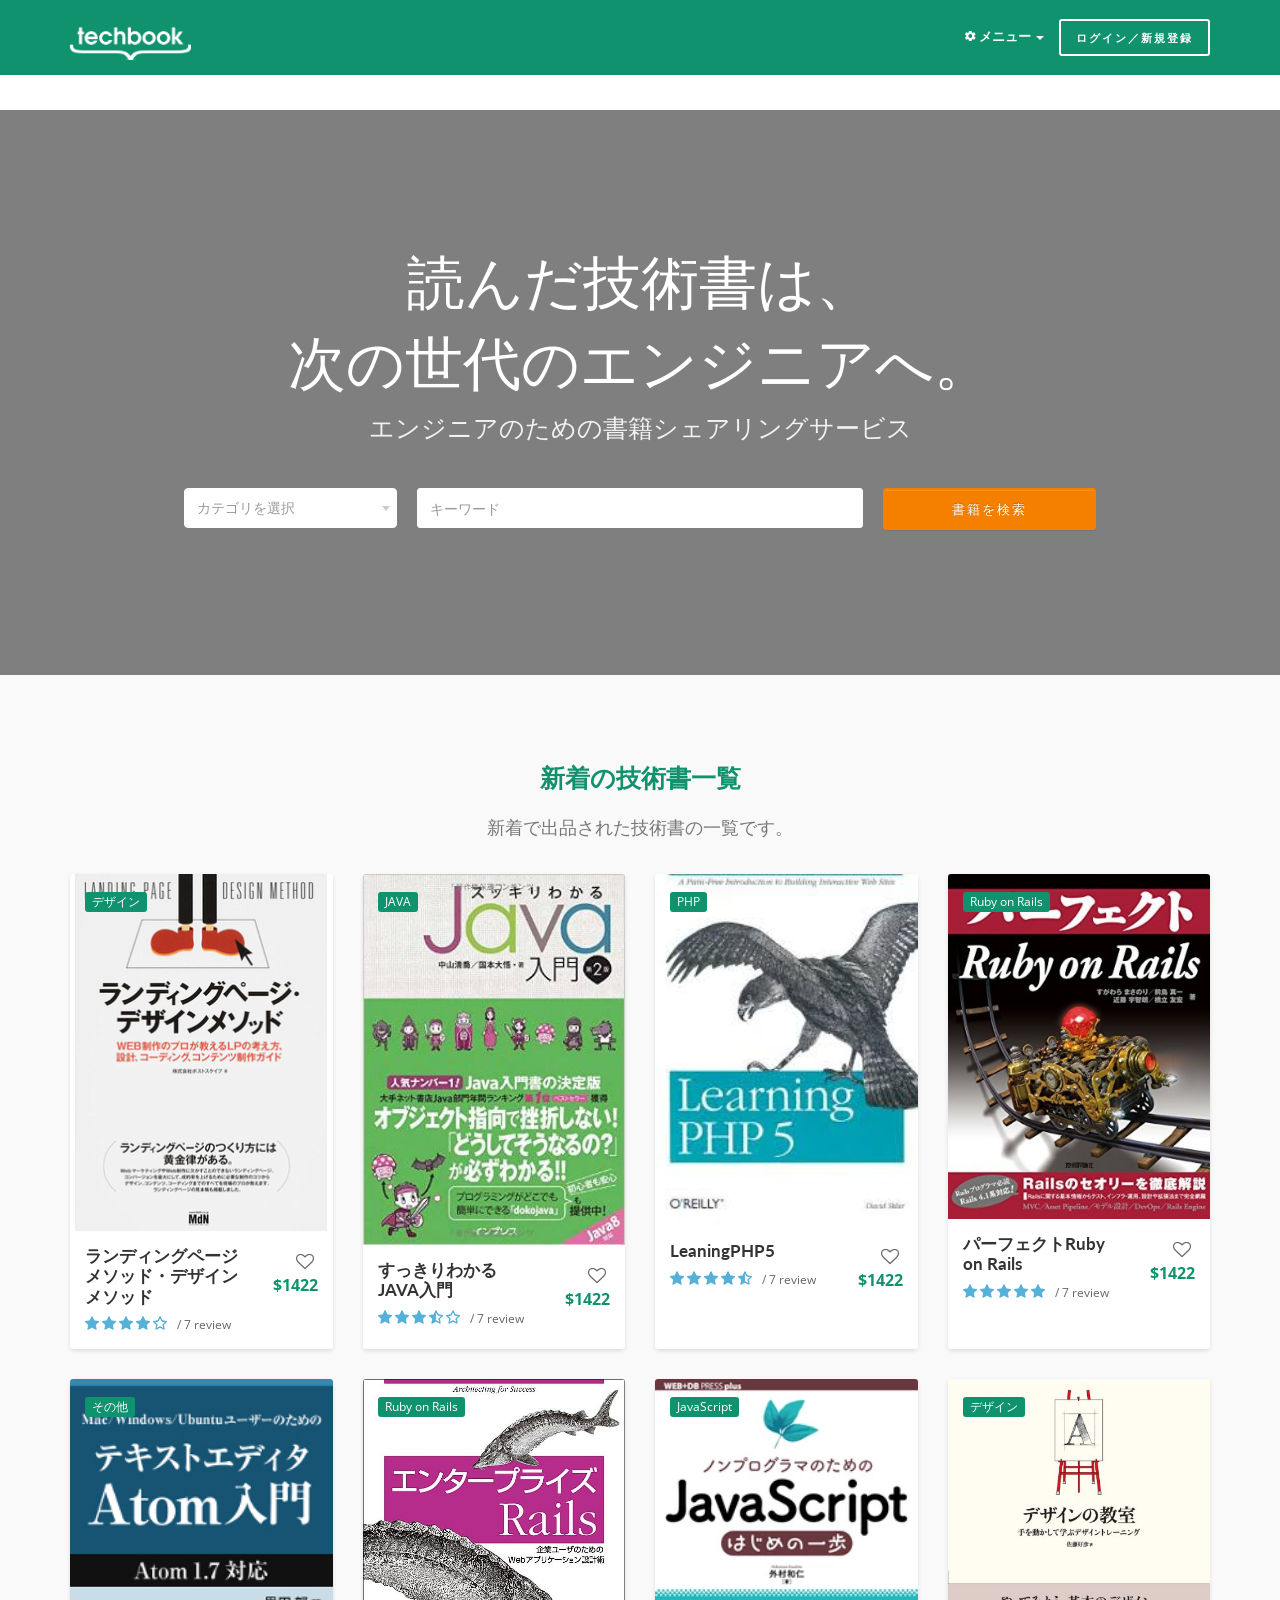
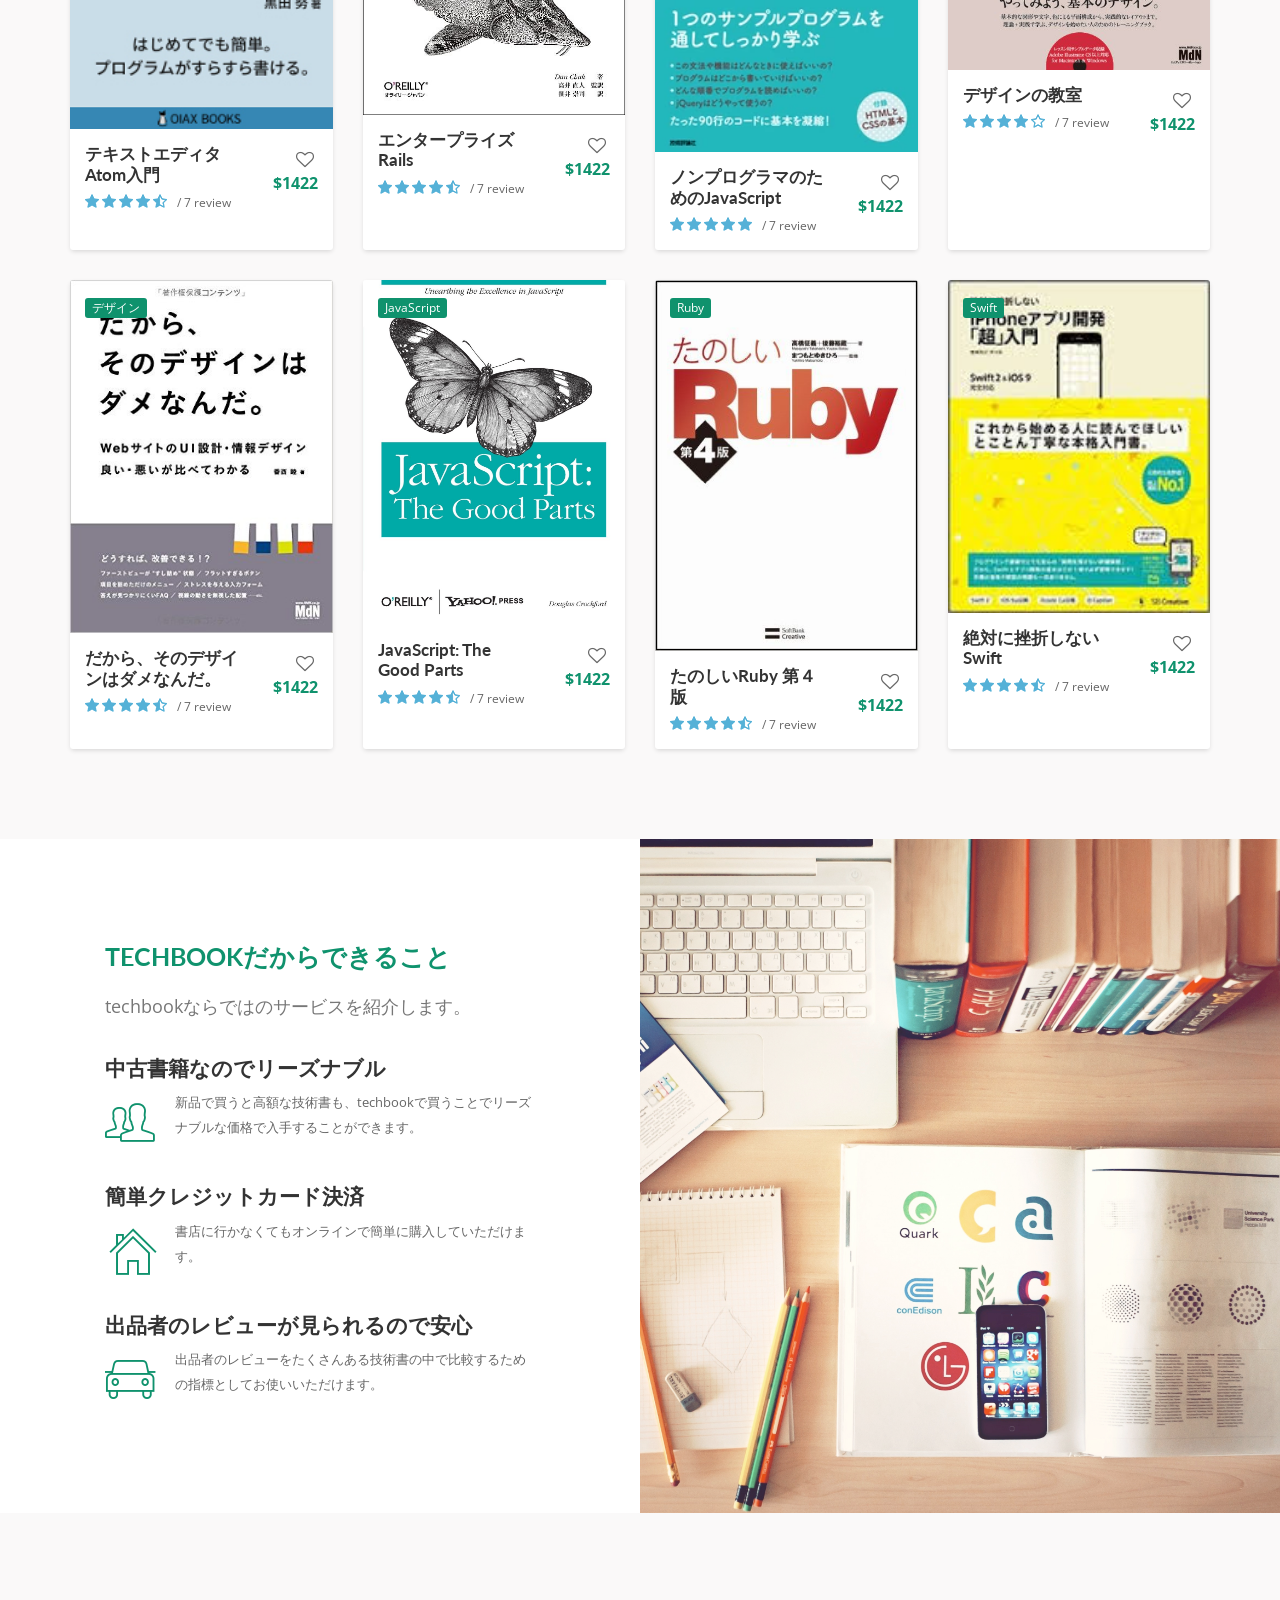
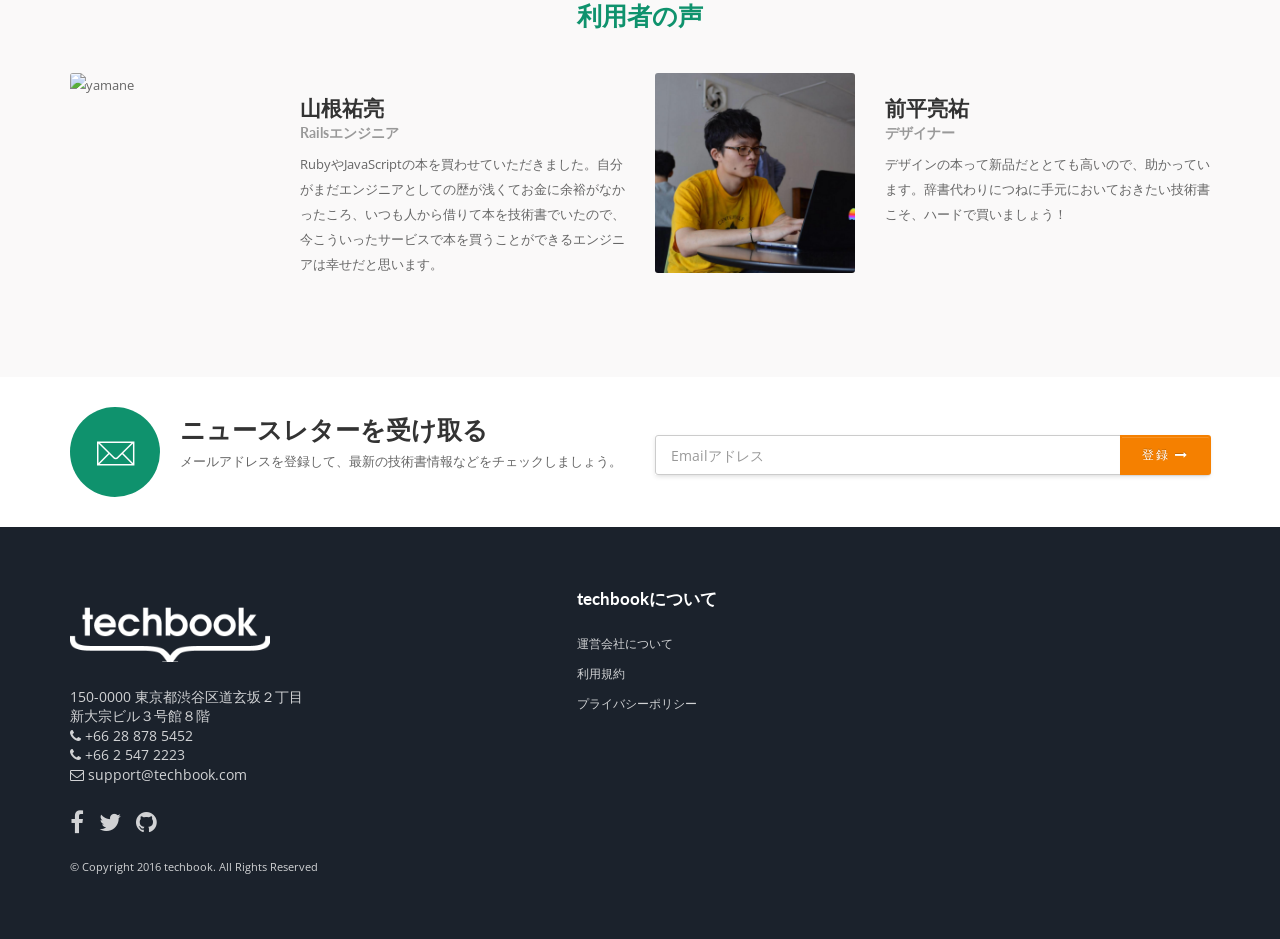
==== index.html @ c74e6a4a "fix spacings" ====
<!doctype html>
<html lang="en">

<head>

  <meta charset="utf-8">
  <meta http-equiv="X-UA-Compatible" content="IE=edge">
  <meta name="viewport" content="width=device-width, initial-scale=1">
  <title>techbook</title>
  <meta name="description" content="エンジニアのための書籍シェアリングサービス" />
  <meta name="keywords" content="Ruby, Ruby on Rails, JavaScript, PHP, JAVA, デザイン, 技術書, プログラミング, 書籍" />
  <meta name="author" content="crenoveative">
  <meta name="viewport" content="width=device-width, initial-scale=1, maximum-scale=1">
  <link href="css/compiled.css" rel="stylesheet">
  <link href="https://fonts.googleapis.com/icon?family=Material+Icons" rel="stylesheet">
  <link href='https://fonts.googleapis.com/css?family=Lato:400,400italic,700,700italic,300italic,300' rel='stylesheet' type='text/css'>
  <link href='https://fonts.googleapis.com/css?family=Open+Sans:400,400italic,300italic,300,600,600italic,700,700italic' rel='stylesheet' type='text/css'>
</head>
<body>
  <div id="introLoader" class="introLoading"></div>
  <!-- BEGIN # MODAL LOGIN -->
  <div class="modal fade modal-login modal-border-transparent" id="loginModal" tabindex="-1" role="dialog" aria-hidden="true">
    <div class="modal-dialog">
      <div class="modal-content">
        <button type="button" class="btn btn-close close" data-dismiss="modal" aria-label="Close">
          <span class="glyphicon glyphicon-remove" aria-hidden="true"></span>
        </button>
        <div class="clear"></div>
        <!-- Begin # DIV Form -->
        <div id="modal-login-form-wrapper">
          <!-- Begin # Login Form -->
          <form id="login-form">
            <div class="modal-body pb-5">
              <h4 class="text-center heading mt-10 mb-20">ログイン</h4>
              <button class="btn btn-facebook btn-block">Facebookでログイン</button>
              <div class="modal-seperator">
                <span>or</span>
              </div>
              <div class="form-group">
                <input id="login_username" class="form-control" placeholder="ユーザーネーム" type="text">
              </div>
              <div class="form-group">
                <input id="login_password" class="form-control" placeholder="パスワード" type="password">
              </div>
              <div class="form-group">
                <div class="row gap-5">
                  <div class="col-xs-6 col-sm-6 col-md-6">
                    <div class="checkbox-block fa-checkbox">
                      <input id="remember_me_checkbox" name="remember_me_checkbox" class="checkbox" value="First Choice" type="checkbox"> 
                      <label class="" for="remember_me_checkbox">ログイン情報を記憶する</label>
                    </div>
                  </div>
                  <div class="col-xs-6 col-sm-6 col-md-6 text-right">
                    <button id="login_lost_btn" type="button" class="btn btn-link">パスワードをお忘れですか?</button>
                  </div>
                </div>
              </div>
            </div>
            <div class="modal-footer">
              <div class="row gap-10">
                <div class="col-xs-6 col-sm-6 mb-10">
                  <button type="submit" class="btn btn-primary btn-block">ログイン</button>
                </div>
                <div class="col-xs-6 col-sm-6 mb-10">
                  <button type="submit" class="btn btn-primary btn-block btn-inverse" data-dismiss="modal" aria-label="Close">戻る</button>
                </div>
              </div>
              <div class="text-left">
                まだアカウントをお持ちでない場合は
                <button id="login_register_btn" type="button" class="btn btn-link">こちら</button>
              </div>
            </div>
          </form>
          <!-- End # Login Form -->
          <!-- Begin | Lost Password Form -->
          <form id="lost-form" style="display:none;">
            <div class="modal-body pb-5">
              <h3 class="text-center heading mt-10 mb-20">パスワードの再設定</h3>
              <div class="form-group mb-10">
                <input id="lost_email" class="form-control" type="text" placeholder="登録したアドレスを入力">
              </div>
              <div class="text-center">
                <button id="lost_login_btn" type="button" class="btn btn-link">ログイン</button> / 
                <button id="lost_register_btn" type="button" class="btn btn-link">新規登録</button>
              </div>
            </div>
            <div class="modal-footer mt-10">
              <div class="row gap-10">
                <div class="col-xs-6 col-sm-6">
                  <button type="submit" class="btn btn-primary btn-block">メールを送信</button>
                </div>
                <div class="col-xs-6 col-sm-6">
                  <button type="submit" class="btn btn-primary btn-inverse btn-block" data-dismiss="modal" aria-label="Close">戻る</button>
                </div>
              </div>
            </div>
          </form>
          <!-- End | Lost Password Form -->
          <!-- Begin | Register Form -->
          <form id="register-form" style="display:none;">
            <div class="modal-body pb-5">
              <h3 class="text-center heading mt-10 mb-20">新規登録</h3>
              <button class="btn btn-facebook btn-block">Facebookで登録</button>
              <div class="modal-seperator">
                <span>or</span>
              </div>
              <div class="form-group">
                <input id="register_username" class="form-control" type="text" placeholder="ユーザーネーム">
              </div>
              <div class="form-group">
                <input id="register_email" class="form-control" type="email" placeholder="Emailアドレス">
              </div>
              <div class="form-group">
                <input id="register_password" class="form-control" type="password" placeholder="パスワード">
              </div>
              <div class="form-group">
                <input id="register_password_confirm" class="form-control" type="password" placeholder="パスワードを再入力">
              </div>

            </div>
            <div class="modal-footer mt-10">
              <div class="row gap-10">
                <div class="col-xs-6 col-sm-6 mb-10">
                  <button type="submit" class="btn btn-primary btn-block">登録</button>
                </div>
                <div class="col-xs-6 col-sm-6 mb-10">
                  <button type="submit" class="btn btn-primary btn-inverse btn-block" data-dismiss="modal" aria-label="Close">戻る</button>
                </div>
              </div>
              <div class="text-left">
                  すでにアカウントをお持ちの場合は<button id="register_login_btn" type="button" class="btn btn-link">こちら</button>
              </div>
            </div>
          </form>
          <!-- End | Register Form -->
        </div>
        <!-- End # DIV Form -->
      </div>
    </div>
  </div>
  <!-- END # MODAL LOGIN -->
  <!-- start Container Wrapper -->
  <div class="container-wrapper">
    <!-- start Header -->
    <header id="header">
      <!-- start Navbar (Header) -->
      <nav class="navbar navbar-primary navbar-fixed-top navbar-sticky-function">
        <div class="navbar-top">
          <div class="container">
            <div class="flex-row flex-align-middle">
              <div class="flex-shrink flex-columns">
                <a class="navbar-logo" href="index.html">
                  <img src="images/techbook_logo.png" alt="Logo" />
                </a>
              </div>
              <div class="flex-columns">
                <div class="pull-right">
                  <div class="navbar-mini">
                    <ul class="clearfix">
                      <li class="dropdown bt-dropdown-click hidden-xs">
                        <a id="currncy-dropdown" class="dropdown-toggle" data-toggle="dropdown" role="button" aria-haspopup="true" aria-expanded="false">
                          <i class="ion-android-settings hidden-xss"></i> メニュー
                          <span class="caret"></span>
                        </a>
                        <ul class="dropdown-menu" aria-labelledby="language-dropdown">
                          <li><a href="#">マイページ</a></li>
                          <li><a href="#">ログアウト</a></li>
                        </ul>
                      </li>
                      <li class="user-action">
                        <a data-toggle="modal" href="#loginModal" class="btn">ログイン／新規登録</a>
                      </li>
                    </ul>
                  </div>
                </div>
              </div>
            </div>
          </div>
        </div>
        <div id="slicknav-mobile"></div>
      </nav>
      <!-- end Navbar (Header) -->
    </header>
    <div class="clear"></div>
    <!-- start Main Wrapper -->
    <div class="main-wrapper">
      <!-- start hero-header with windows height -->
      <div class="hero" style="background-image:url('images/bookstore.jpg');">
        <div class="container">
          <div class="row">
            <div class="col-sm-10 col-sm-offset-1 col-md-8 col-md-offset-2">
              <h1 class="hero-title">読んだ技術書は、<br>次の世代のエンジニアへ。</h1>
              <p class="lead">エンジニアのための書籍シェアリングサービス</p>
            </div>
          </div>
          <div class="main-search-wrapper full-width">
            <div class="inner">
              <div class="column-item">
                <div class="form-group">
                  <select name="destination" class="select2-multi form-control" data-placeholder="カテゴリを選択">
                    <option value="">カテゴリを選択</option>
                    <option value="0">HTML CSS</option>
                    <option value="ruby">Ruby</option>
                    <option value="javascript">JavaScript</option>
                    <option value="rails">Ruby on Rails</option>
                    <option value="php">PHP</option>
                    <option value="java">Java</option>
                    <option value="php">PHP</option>
                  </select>
                </div>
              </div>
              <div class="column-item" id="long-column-item">
                <div class="form-group">
                  <input name="month" class="form-control" placeholder="キーワード">
                  </input>
                </div>
              </div>
              <div class="column-item for-btn">
                <div class="form-group">
                  <a href="#" class="btn btn-primary btn-block">書籍を検索</a>
                </div>
              </div>
            </div>
          </div>
        </div>
      </div>
      <!-- end hero-header with windows height -->
<!--       <div class="post-hero bg-white">
        <div class="container">
          <div class="row">
            <div class="col-sm-4">
              <div class="featured-count clearfix">
                <div class="icon"><i class="pe-7s-bookmarks"></i></div>
                <div class="content">
                  <h6>蔵書は500冊以上</h6>
                  <span>現在取引されている本は500冊以上。</span>
                </div>
              </div>
            </div>
            <div class="col-sm-4">
              <div class="featured-count clearfix">
                <div class="icon"> <i class="pe-7s-user"></i></div>
                <div class="content">
                  <h6>安心のメッセージ機能</h6>
                  <span>出品しているユーザーに直接連絡</span>
                </div>
              </div>
            </div>
            <div class="col-sm-4">
              <div class="featured-count clearfix">
                <div class="icon"> <i class="pe-7s-smile"></i></div>
                <div class="content">
                  <h6>過去に3000冊</h6>
                  <span>累計3000冊以上がtechbookで取引されています。</span>
                </div>
              </div>
            </div>
          </div>
        </div>
      </div> -->
      <!-- <section>
        <div class="container">
          <div class="row">
            <div class="col-sm-8 col-md-6 col-sm-offset-2 col-md-offset-3">
              <div class="section-title">
                <h3>豊富なカテゴリーから本を選択</h3>
              </div>
            </div>
          </div>
          <div class="grid destination-grid-wrapper">
            <div class="grid-item" data-colspan="10" data-rowspan="10">
              <a href="result-grid.html" class="top-destination-image-bg" style="background-image:url('images/destination-grid/01.jpg');">
                <div class="relative">
                  <h4>Turkey</h4>
                  <span>Starting from $322</span>
                </div>
              </a>
            </div>
            <div class="grid-item" data-colspan="10" data-rowspan="4">
              <a href="result-grid.html" class="top-destination-image-bg" style="background-image:url('images/destination-grid/02.jpg');">
                <div class="relative">
                  <h4>Croatia</h4>
                  <span>Starting from $322</span>
                </div>
              </a>
            </div>
            <div class="grid-item" data-colspan="5" data-rowspan="6">
              <a href="result-grid.html" class="top-destination-image-bg" style="background-image:url('images/destination-grid/03.jpg');">
                <div class="relative">
                  <h4>USA</h4>
                  <span>Starting from $322</span>
                </div>
              </a>
            </div>
            <div class="grid-item" data-colspan="5" data-rowspan="6">
              <a href="result-grid.html" class="top-destination-image-bg" style="background-image:url('images/destination-grid/04.jpg');">
                <div class="relative">
                  <h4>Emirates</h4>
                  <span>Starting from $322</span>
                </div>
              </a>
            </div>
          </div>
        </div>
      </section> -->
      <section class="bg-light new-books">
        <div class="container">
          <div class="row">
            <div class="col-sm-8 col-md-6 col-sm-offset-2 col-md-offset-3">
              <div class="section-title">
                <h3>新着の技術書一覧</h3>
                <p>新着で出品された技術書の一覧です。</p>
              </div>
            </div>
          </div>
          <div class="GridLex-gap-30-wrappper package-grid-item-wrapper">
            <div class="GridLex-grid-noGutter-equalHeight">
              <div class="GridLex-col-3_sm-4_xs-12 mb-30">
                <div class="package-grid-item">
                  <a href="detail-page.html">
                    <div class="image">
                      <img src="images/books/book1.png" alt="Tour Package" />
                      <div class="absolute-in-image">
                        <div class="duration"><span>デザイン</span></div>
                      </div>
                    </div>
                    <div class="content clearfix">
                      <h5>ランディングページメソッド・デザインメソッド</h5>
                      <div class="rating-wrapper">
                        <div class="raty-wrapper">
                          <div class="star-rating-read-only" data-rating-score="4.0"></div> <span> / 7 review</span>
                        </div>
                      </div>
                      <div class="absolute-in-content">
                        <span class="btn"><i class="fa fa-heart-o"></i></span>
                        <div class="price">$1422</div>
                      </div>
                    </div>
                  </a>
                </div>
              </div>
              <div class="GridLex-col-3_sm-4_xs-12 mb-30">
                <div class="package-grid-item">
                  <a href="detail-page.html">
                    <div class="image">
                      <img src="images/books/book2.png" alt="Tour Package" />
                      <div class="absolute-in-image">
                        <div class="duration"><span>JAVA</span></div>
                      </div>
                    </div>
                    <div class="content clearfix">
                      <h5>すっきりわかるJAVA入門</h5>
                      <div class="rating-wrapper">
                        <div class="raty-wrapper">
                          <div class="star-rating-read-only" data-rating-score="3.5"></div> <span> / 7 review</span>
                        </div>
                      </div>
                      <div class="absolute-in-content">
                        <span class="btn"><i class="fa fa-heart-o"></i></span>
                        <div class="price">$1422</div>
                      </div>
                    </div>
                  </a>
                </div>
              </div>
              <div class="GridLex-col-3_sm-4_xs-12 mb-30">
                <div class="package-grid-item">
                  <a href="detail-page.html">
                    <div class="image">
                      <img src="images/books/book3.jpeg" alt="Tour Package" />
                      <div class="absolute-in-image">
                        <div class="duration"><span>PHP</span></div>
                      </div>
                    </div>
                    <div class="content clearfix">
                      <h5>LeaningPHP5</h5>
                      <div class="rating-wrapper">
                        <div class="raty-wrapper">
                          <div class="star-rating-read-only" data-rating-score="4.5"></div> <span> / 7 review</span>
                        </div>
                      </div>
                      <div class="absolute-in-content">
                        <span class="btn"><i class="fa fa-heart-o"></i></span>
                        <div class="price">$1422</div>
                      </div>
                    </div>
                  </a>
                </div>
              </div>
              <div class="GridLex-col-3_sm-4_xs-12 mb-30">
                <div class="package-grid-item">
                  <a href="detail-page.html">
                    <div class="image">
                      <img src="images/books/book4.png" alt="Tour Package" />
                      <div class="absolute-in-image">
                        <div class="duration"><span>Ruby on Rails</span></div>
                      </div>
                    </div>
                    <div class="content clearfix">
                      <h5>パーフェクトRuby on Rails</h5>
                      <div class="rating-wrapper">
                        <div class="raty-wrapper">
                          <div class="star-rating-read-only" data-rating-score="5.0"></div> <span> / 7 review</span>
                        </div>
                      </div>
                      <div class="absolute-in-content">
                        <span class="btn"><i class="fa fa-heart-o"></i></span>
                        <div class="price">$1422</div>
                      </div>
                    </div>
                  </a>
                </div>
              </div>
              <div class="GridLex-col-3_sm-4_xs-12 mb-30">
                <div class="package-grid-item">
                  <a href="detail-page.html">
                    <div class="image">
                      <img src="images/books/book5.jpg" alt="Tour Package" />
                      <div class="absolute-in-image">
                        <div class="duration"><span>その他</span></div>
                      </div>
                    </div>
                    <div class="content clearfix">
                      <h5>テキストエディタAtom入門</h5>
                      <div class="rating-wrapper">
                        <div class="raty-wrapper">
                          <div class="star-rating-read-only" data-rating-score="4.5"></div> <span> / 7 review</span>
                        </div>
                      </div>
                      <div class="absolute-in-content">
                        <span class="btn"><i class="fa fa-heart-o"></i></span>
                        <div class="price">$1422</div>
                      </div>
                    </div>
                  </a>
                </div>
              </div>
              <div class="GridLex-col-3_sm-4_xs-12 mb-30">
                <div class="package-grid-item">
                  <a href="detail-page.html">
                    <div class="image">
                      <img src="images/books/book6.jpeg" alt="Tour Package" />
                      <div class="absolute-in-image">
                        <div class="duration"><span>Ruby on Rails</span></div>
                      </div>
                    </div>
                    <div class="content clearfix">
                      <h5>エンタープライズRails</h5>
                      <div class="rating-wrapper">
                        <div class="raty-wrapper">
                          <div class="star-rating-read-only" data-rating-score="4.5"></div> <span> / 7 review</span>
                        </div>
                      </div>
                      <div class="absolute-in-content">
                        <span class="btn"><i class="fa fa-heart-o"></i></span>
                        <div class="price">$1422</div>
                      </div>
                    </div>
                  </a>
                </div>
              </div>
              <div class="GridLex-col-3_sm-4_xs-12 mb-30">
                <div class="package-grid-item">
                  <a href="detail-page.html">
                    <div class="image">
                      <img src="images/books/book7.jpg" alt="Tour Package" />
                      <div class="absolute-in-image">
                        <div class="duration"><span>JavaScript</span></div>
                      </div>
                    </div>
                    <div class="content clearfix">
                      <h5>ノンプログラマのためのJavaScript</h5>
                      <div class="rating-wrapper">
                        <div class="raty-wrapper">
                          <div class="star-rating-read-only" data-rating-score="5.0"></div> <span> / 7 review</span>
                        </div>
                      </div>
                      <div class="absolute-in-content">
                        <span class="btn"><i class="fa fa-heart-o"></i></span>
                        <div class="price">$1422</div>
                      </div>
                    </div>
                  </a>
                </div>
              </div>
              <div class="GridLex-col-3_sm-4_xs-12 mb-30">
                <div class="package-grid-item">
                  <a href="detail-page.html">
                    <div class="image">
                      <img src="images/books/book8.jpg" alt="Tour Package" />
                      <div class="absolute-in-image">
                        <div class="duration"><span>デザイン</span></div>
                      </div>
                    </div>
                    <div class="content clearfix">
                      <h5>デザインの教室</h5>
                      <div class="rating-wrapper">
                        <div class="raty-wrapper">
                          <div class="star-rating-read-only" data-rating-score="4.0"></div> <span> / 7 review</span>
                        </div>
                      </div>
                      <div class="absolute-in-content">
                        <span class="btn"><i class="fa fa-heart-o"></i></span>
                        <div class="price">$1422</div>
                      </div>
                    </div>
                  </a>
                </div>
              </div>
              <div class="GridLex-col-3_sm-4_xs-12 mb-30">
                <div class="package-grid-item">
                  <a href="detail-page.html">
                    <div class="image">
                      <img src="images/books/book9.jpg" alt="Tour Package" />
                      <div class="absolute-in-image">
                        <div class="duration"><span>デザイン</span></div>
                      </div>
                    </div>
                    <div class="content clearfix">
                      <h5>だから、そのデザインはダメなんだ。</h5>
                      <div class="rating-wrapper">
                        <div class="raty-wrapper">
                          <div class="star-rating-read-only" data-rating-score="4.5"></div> <span> / 7 review</span>
                        </div>
                      </div>
                      <div class="absolute-in-content">
                        <span class="btn"><i class="fa fa-heart-o"></i></span>
                        <div class="price">$1422</div>
                      </div>
                    </div>
                  </a>
                </div>
              </div>
              <div class="GridLex-col-3_sm-4_xs-12 mb-30">
                <div class="package-grid-item">
                  <a href="detail-page.html">
                    <div class="image">
                      <img src="images/books/book10.jpg" alt="Tour Package" />
                      <div class="absolute-in-image">
                        <div class="duration"><span>JavaScript</span></div>
                      </div>
                    </div>
                    <div class="content clearfix">
                      <h5>JavaScript: The Good Parts</h5>
                      <div class="rating-wrapper">
                        <div class="raty-wrapper">
                          <div class="star-rating-read-only" data-rating-score="4.5"></div> <span> / 7 review</span>
                        </div>
                      </div>
                      <div class="absolute-in-content">
                        <span class="btn"><i class="fa fa-heart-o"></i></span>
                        <div class="price">$1422</div>
                      </div>
                    </div>
                  </a>
                </div>
              </div>
              <div class="GridLex-col-3_sm-4_xs-12 mb-30">
                <div class="package-grid-item">
                  <a href="detail-page.html">
                    <div class="image">
                      <img src="images/books/book11.jpeg" alt="Tour Package" />
                      <div class="absolute-in-image">
                        <div class="duration"><span>Ruby</span></div>
                      </div>
                    </div>
                    <div class="content clearfix">
                      <h5>たのしいRuby 第４版</h5>
                      <div class="rating-wrapper">
                        <div class="raty-wrapper">
                          <div class="star-rating-read-only" data-rating-score="4.5"></div> <span> / 7 review</span>
                        </div>
                      </div>
                      <div class="absolute-in-content">
                        <span class="btn"><i class="fa fa-heart-o"></i></span>
                        <div class="price">$1422</div>
                      </div>
                    </div>
                  </a>
                </div>
              </div>
              <div class="GridLex-col-3_sm-4_xs-12 mb-30">
                <div class="package-grid-item">
                  <a href="detail-page.html">
                    <div class="image">
                      <img src="images/books/book12.jpeg" alt="Tour Package" />
                      <div class="absolute-in-image">
                        <div class="duration"><span>Swift</span></div>
                      </div>
                    </div>
                    <div class="content clearfix">
                      <h5>絶対に挫折しないSwift</h5>
                      <div class="rating-wrapper">
                        <div class="raty-wrapper">
                          <div class="star-rating-read-only" data-rating-score="4.5"></div> <span> / 7 review</span>
                        </div>
                      </div>
                      <div class="absolute-in-content">
                        <span class="btn"><i class="fa fa-heart-o"></i></span>
                        <div class="price">$1422</div>
                      </div>
                    </div>
                  </a>
                </div>
              </div>
            </div>
          </div>
        </div>
      </section>
      <section class="overflow-hidden why-us-half-image-wrapper">
        <div class="GridLex-grid-noGutter-equalHeight">
          <div class="GridLex-col-6_sm-12">
            <div class="why-us-half-image-content">
              <div class="section-title text-left">
                <h3>techbookだからできること</h3>
                <p>techbookならではのサービスを紹介します。</p>
              </div>
              <div class="featured-item">
                <h4>中古書籍なのでリーズナブル</h4>
                <div class="content clearfix">
                  <div class="icon">
                    <i class="pe-7s-users"></i>
                  </div>
                  <p>新品で買うと高額な技術書も、techbookで買うことでリーズナブルな価格で入手することができます。</p>
                </div>
              </div>
              <div class="featured-item">
                <h4>簡単クレジットカード決済</h4>
                <div class="content clearfix">
                  <div class="icon">
                    <i class="pe-7s-home"></i>
                  </div>
                  <p>書店に行かなくてもオンラインで簡単に購入していただけます。</p>
                </div>
              </div>
              <div class="featured-item">
                <h4>出品者のレビューが見られるので安心</h4>
                <div class="content clearfix">
                  <div class="icon">
                    <i class="pe-7s-car"></i>
                  </div>
                  <p>出品者のレビューをたくさんある技術書の中で比較するための指標としてお使いいただけます。</p>
                </div>
              </div>
            </div>
          </div>
          <div class="GridLex-col-6_sm-12 image-bg">
            <div class="image-bg" style="background-image:url('images/books_on_desk2.jpg');"></div>
          </div>
        </div>
      </section>
      <section class="bg-light">
        <div class="container">
          <div class="row">
            <div class="col-sm-8 col-md-6 col-sm-offset-2 col-md-offset-3">
              <div class="section-title">
                <h3>利用者の声</h3>
                <p></p>
              </div>
            </div>
          </div>
          <div class="testimonial-wrapper">
            <div class="row">
              <div class="col-xs-12 col-sm-12 col-md-6">
                <div class="testimonial-item clearfix">
                  <div class="image">
                    <img src="images/testimonial-01.png" alt="yamane" />
                  </div>
                  <div class="content">
                    <h4>山根祐亮</h4>
                    <h6>Railsエンジニア</h6>
                    <p>RubyやJavaScriptの本を買わせていただきました。自分がまだエンジニアとしての歴が浅くてお金に余裕がなかったころ、いつも人から借りて本を技術書でいたので、今こういったサービスで本を買うことができるエンジニアは幸せだと思います。</p>
                  </div>
                </div>
              </div>
              <div class="col-xs-12 col-sm-12 col-md-6">
                <div class="testimonial-item clearfix">
                  <div class="image">
                    <img src="images/testimonial-02.png" alt="maehira" />
                  </div>
                  <div class="content">
                    <h4>前平亮祐</h4>
                    <h6>デザイナー</h6>
                    <p>デザインの本って新品だととても高いので、助かっています。辞書代わりにつねに手元においておきたい技術書こそ、ハードで買いましょう！</p>
                  </div>
                </div>
              </div>
            </div>
          </div>
        </div>
      </section>
      <div class="newsletter-wrapper">
        <div class="container">
          <div class="flex-row flex-align-middle flex-gap-30">
            <div class="flex-column flex-sm-12">
              <div class="newsletter-text clearfix">
                <div class="icon">
                  <i class="pe-7s-mail"></i>
                </div>
                <div class="content">
                  <h3>ニュースレターを受け取る</h3>
                  <p>メールアドレスを登録して、最新の技術書情報などをチェックしましょう。</p>
                </div>
              </div>
            </div>
            <div class="flex-columns flex-sm-12">
              <div class="newsletter-form">
                <form class="">
                  <div class="input-group">
                    <input type="text" class="form-control" placeholder="Emailアドレス">
                    <span class="input-group-btn">
                      <button class="btn btn-primary" type="button">登録 <i class="fa fa-long-arrow-right"></i></button>
                    </span>
                  </div>
                </form>
              </div>
            </div>
          </div>
        </div>
      </div>
      <div class="overflow-hidden">
        <div class="instagram-wrapper">
          <div id="instagram" class="instagram"></div>
        </div>
      </div>
    </div>
    <!-- end Main Wrapper -->
    <footer class="footer">
      <div class="container">
        <div class="main-footer">
          <div class="row">
            <div class="col-xs-12 col-sm-5 col-md-3">
              <div class="footer-logo">
                <img src="images/techbook_logo.png" alt="Logo" />
              </div>
              <p class="footer-address">150-0000 東京都渋谷区道玄坂２丁目<br>新大宗ビル３号館８階<br/> <i class="fa fa-phone"></i> +66 28 878 5452 <br/> <i class="fa fa-phone"></i> +66 2 547 2223 <br/> <i class="fa fa-envelope-o"></i> <a href="#">support@techbook.com</a></p>
              <div class="footer-social">
                <a href="#" data-toggle="tooltip" data-placement="top" title="Facebook"><i class="fa fa-facebook"></i></a>
                <a href="#" data-toggle="tooltip" data-placement="top" title="Twitter"><i class="fa fa-twitter"></i></a>
                <a href="#" data-toggle="tooltip" data-placement="top" title="Github"><i class="fa fa-github"></i></a>
              </div>
              <p class="copy-right">&#169; Copyright 2016 techbook. All Rights Reserved</p>
            </div>
            <div class="col-xs-12 col-sm-7 col-md-9">
              <div class="row gap-10">
                <!-- <div class="col-xs-12 col-sm-4 col-md-3 col-md-offset-3 mt-30-xs"> -->
                <div class="col-xs-12 col-sm-4 col-md-3 mt-30-xs col-md-offset-3">
                  <h5 class="footer-title">techbookについて</h5>
                  <ul class="footer-menu">
                    <li><a href="#">運営会社について</a></li>
                    <li><a href="#">利用規約</a></li>
                    <li><a href="#">プライバシーポリシー</a></li>
                  </ul>
                </div>
                  <!-- <h5 class="footer-title">Customer service</h5>
                  <ul class="footer-menu">
                    <li><a href="static-page.html">Payment</a></li>
                    <li><a href="static-page.html">Feedback</a></li>
                    <li><a href="static-page.html">Contact us</a></li>
                    <li><a href="static-page.html">Travel advisories</a></li>
                    <li><a href="static-page.html">FAQ</a></li>
                    <li><a href="static-page.html">Site map</a></li>
                  </ul>
                </div>
                <div class="col-xs-12 col-sm-4 col-md-3 mt-30-xs">
                  <h5 class="footer-title">Others</h5>
                  <ul class="footer-menu">
                    <li><a href="static-page.html">Destinations</a></li>
                    <li><a href="static-page.html">Blog</a></li>
                    <li><a href="static-page.html">Pre Departure Planning</a></li>
                    <li><a href="static-page.html">Visas</a></li>
                    <li><a href="static-page.html">Insurance</a></li>
                    <li><a href="static-page.html">Travel Guide</a></li>
                  </ul>
                </div> -->
              </div>
            </div>
          </div>
        </div>
      </div>
    </footer>
  </div>  <!-- end Container Wrapper -->
  <!-- start Back To Top -->
  <div id="back-to-top">
     <a href="#"><i class="fa fa-angle-up"></i></a>
  </div>
  <script type="text/javascript" src="js/jquery-1.11.3.min.js"></script>
  <script type="text/javascript" src="js/jquery-migrate-1.2.1.min.js"></script>
  <script type="text/javascript" src="bootstrap/js/bootstrap.js"></script>
  <script type="text/javascript" src="js/jquery.waypoints.min.js"></script>
  <script type="text/javascript" src="js/jquery.easing.1.3.js"></script>
  <script type="text/javascript" src="js/SmoothScroll.min.js"></script>
  <script type="text/javascript" src="js/jquery.slicknav.min.js"></script>
  <script type="text/javascript" src="js/jquery.placeholder.min.js"></script>
  <script type="text/javascript" src="js/instagram.min.js"></script>
  <script type="text/javascript" src="js/spin.min.js"></script>
  <script type="text/javascript" src="js/jquery.introLoader.min.js"></script>
  <script type="text/javascript" src="js/select2.full.js"></script>
  <script type="text/javascript" src="js/jquery.responsivegrid.js"></script>
  <script type="text/javascript" src="js/ion.rangeSlider.min.js"></script>
  <script type="text/javascript" src="js/readmore.min.js"></script>
  <script type="text/javascript" src="js/slick.min.js"></script>
  <script type="text/javascript" src="js/validator.min.js"></script>
  <script type="text/javascript" src="js/jquery.raty.js"></script> 
  <script type="text/javascript" src="js/customs.js"></script>
</body>
</html>
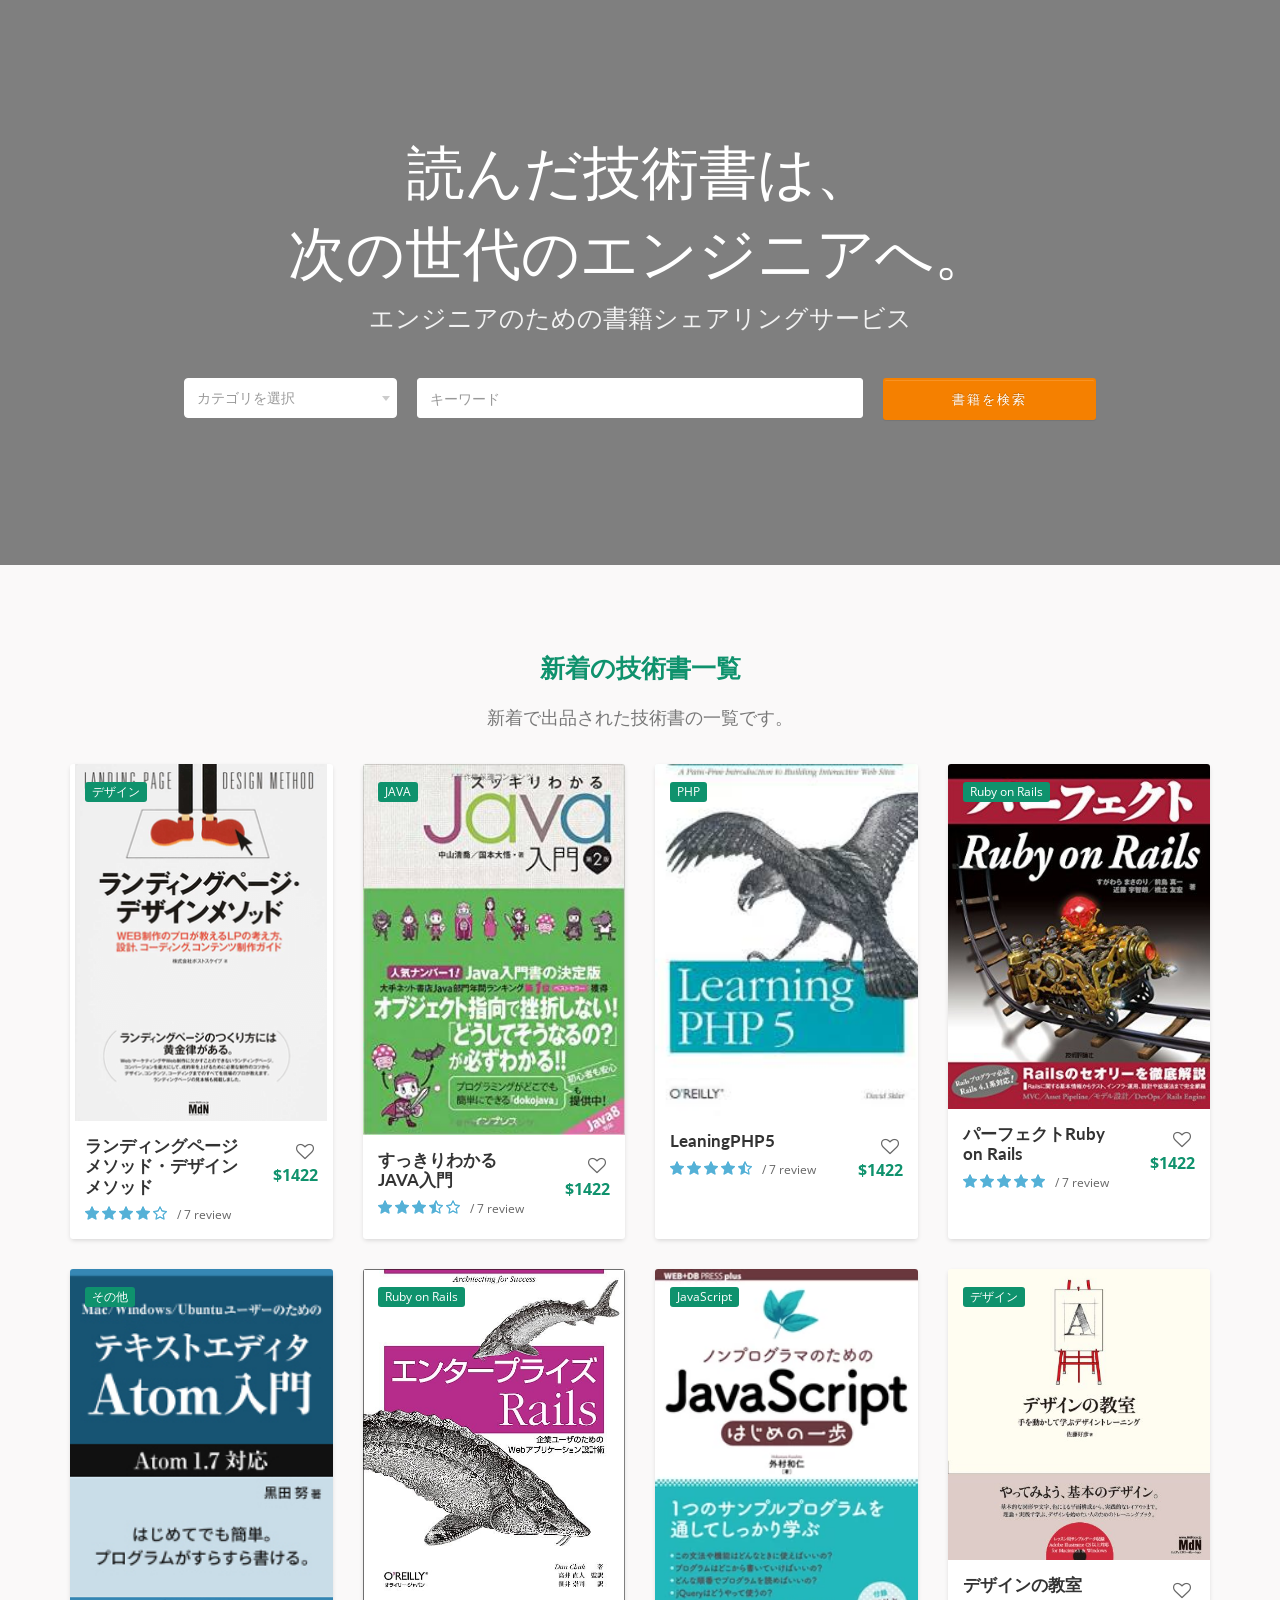
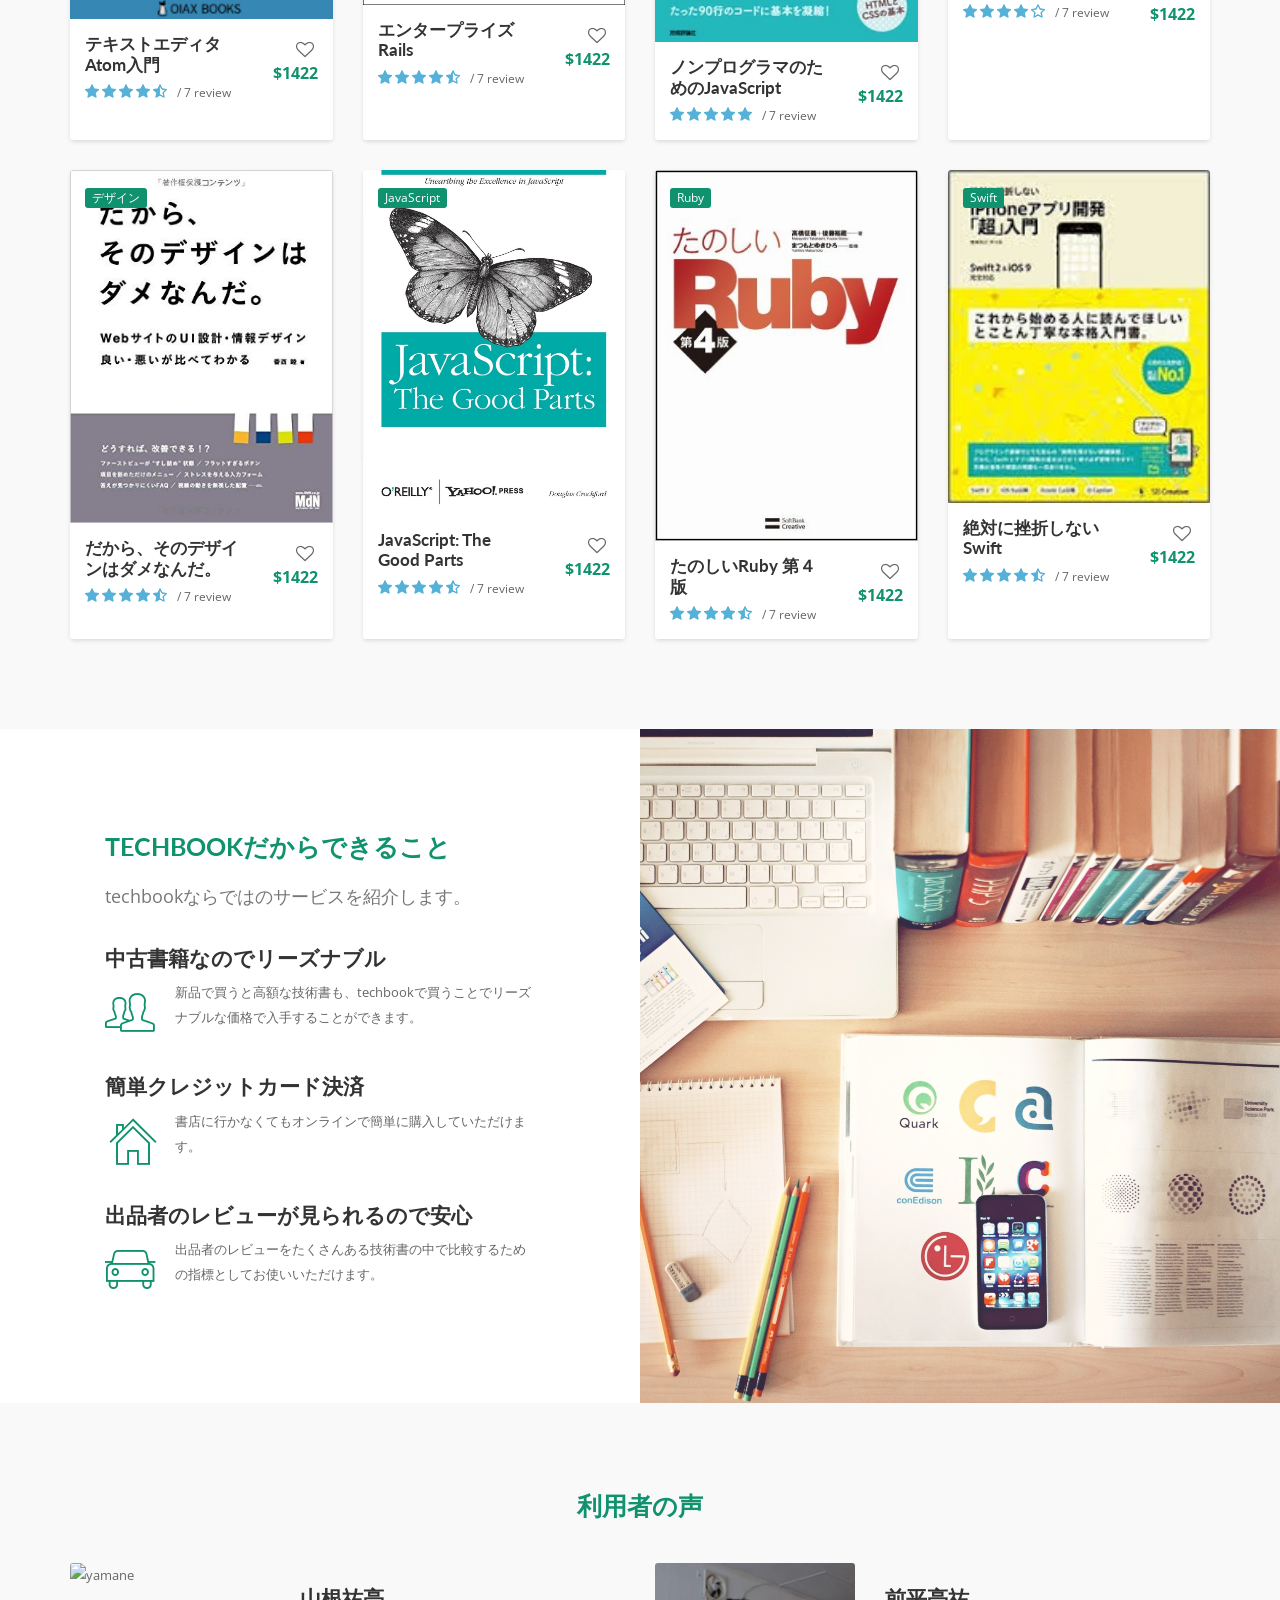
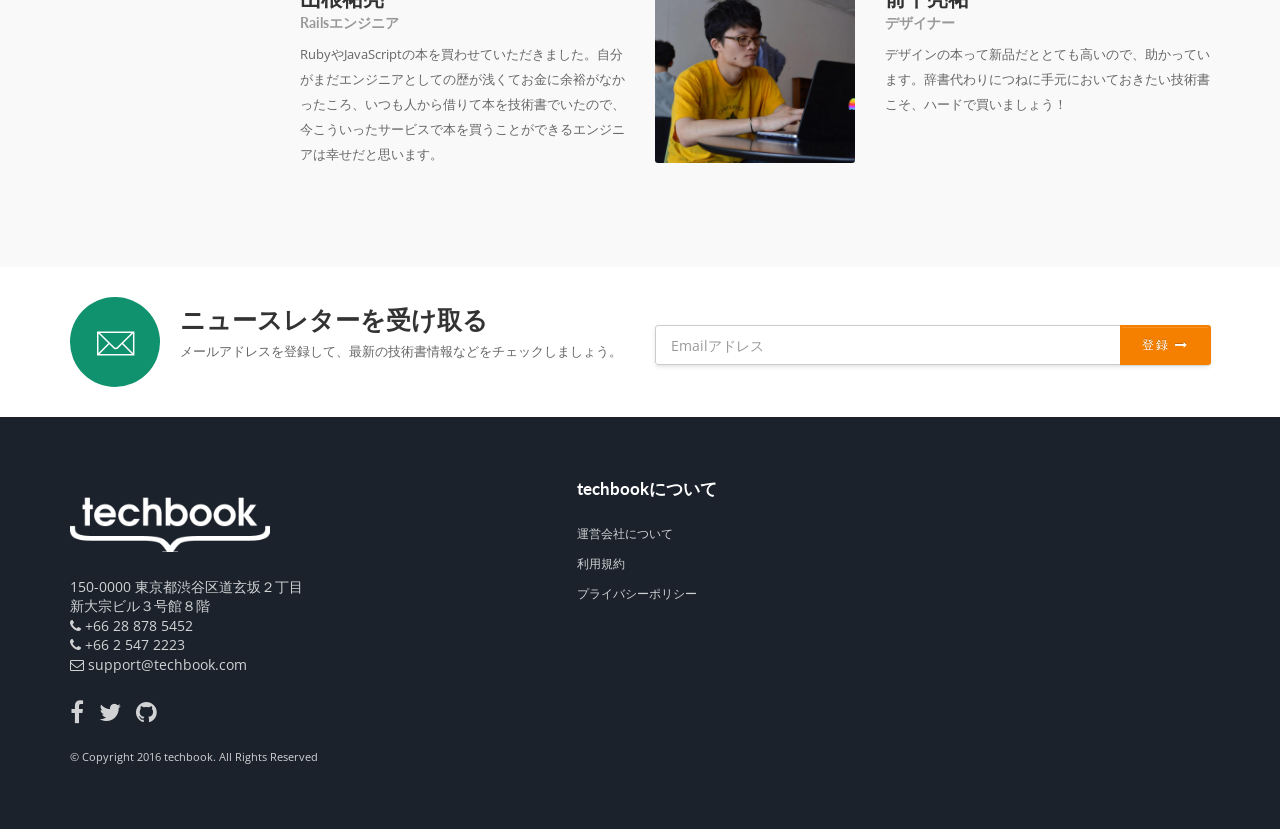
==== commit cb8e51cd: "delete header" ====
--- a/index.html
+++ b/index.html
@@ -17,170 +17,6 @@
   <link href='https://fonts.googleapis.com/css?family=Open+Sans:400,400italic,300italic,300,600,600italic,700,700italic' rel='stylesheet' type='text/css'>
 </head>
 <body>
-  <div id="introLoader" class="introLoading"></div>
-  <!-- BEGIN # MODAL LOGIN -->
-  <div class="modal fade modal-login modal-border-transparent" id="loginModal" tabindex="-1" role="dialog" aria-hidden="true">
-    <div class="modal-dialog">
-      <div class="modal-content">
-        <button type="button" class="btn btn-close close" data-dismiss="modal" aria-label="Close">
-          <span class="glyphicon glyphicon-remove" aria-hidden="true"></span>
-        </button>
-        <div class="clear"></div>
-        <!-- Begin # DIV Form -->
-        <div id="modal-login-form-wrapper">
-          <!-- Begin # Login Form -->
-          <form id="login-form">
-            <div class="modal-body pb-5">
-              <h4 class="text-center heading mt-10 mb-20">ログイン</h4>
-              <button class="btn btn-facebook btn-block">Facebookでログイン</button>
-              <div class="modal-seperator">
-                <span>or</span>
-              </div>
-              <div class="form-group">
-                <input id="login_username" class="form-control" placeholder="ユーザーネーム" type="text">
-              </div>
-              <div class="form-group">
-                <input id="login_password" class="form-control" placeholder="パスワード" type="password">
-              </div>
-              <div class="form-group">
-                <div class="row gap-5">
-                  <div class="col-xs-6 col-sm-6 col-md-6">
-                    <div class="checkbox-block fa-checkbox">
-                      <input id="remember_me_checkbox" name="remember_me_checkbox" class="checkbox" value="First Choice" type="checkbox"> 
-                      <label class="" for="remember_me_checkbox">ログイン情報を記憶する</label>
-                    </div>
-                  </div>
-                  <div class="col-xs-6 col-sm-6 col-md-6 text-right">
-                    <button id="login_lost_btn" type="button" class="btn btn-link">パスワードをお忘れですか?</button>
-                  </div>
-                </div>
-              </div>
-            </div>
-            <div class="modal-footer">
-              <div class="row gap-10">
-                <div class="col-xs-6 col-sm-6 mb-10">
-                  <button type="submit" class="btn btn-primary btn-block">ログイン</button>
-                </div>
-                <div class="col-xs-6 col-sm-6 mb-10">
-                  <button type="submit" class="btn btn-primary btn-block btn-inverse" data-dismiss="modal" aria-label="Close">戻る</button>
-                </div>
-              </div>
-              <div class="text-left">
-                まだアカウントをお持ちでない場合は
-                <button id="login_register_btn" type="button" class="btn btn-link">こちら</button>
-              </div>
-            </div>
-          </form>
-          <!-- End # Login Form -->
-          <!-- Begin | Lost Password Form -->
-          <form id="lost-form" style="display:none;">
-            <div class="modal-body pb-5">
-              <h3 class="text-center heading mt-10 mb-20">パスワードの再設定</h3>
-              <div class="form-group mb-10">
-                <input id="lost_email" class="form-control" type="text" placeholder="登録したアドレスを入力">
-              </div>
-              <div class="text-center">
-                <button id="lost_login_btn" type="button" class="btn btn-link">ログイン</button> / 
-                <button id="lost_register_btn" type="button" class="btn btn-link">新規登録</button>
-              </div>
-            </div>
-            <div class="modal-footer mt-10">
-              <div class="row gap-10">
-                <div class="col-xs-6 col-sm-6">
-                  <button type="submit" class="btn btn-primary btn-block">メールを送信</button>
-                </div>
-                <div class="col-xs-6 col-sm-6">
-                  <button type="submit" class="btn btn-primary btn-inverse btn-block" data-dismiss="modal" aria-label="Close">戻る</button>
-                </div>
-              </div>
-            </div>
-          </form>
-          <!-- End | Lost Password Form -->
-          <!-- Begin | Register Form -->
-          <form id="register-form" style="display:none;">
-            <div class="modal-body pb-5">
-              <h3 class="text-center heading mt-10 mb-20">新規登録</h3>
-              <button class="btn btn-facebook btn-block">Facebookで登録</button>
-              <div class="modal-seperator">
-                <span>or</span>
-              </div>
-              <div class="form-group">
-                <input id="register_username" class="form-control" type="text" placeholder="ユーザーネーム">
-              </div>
-              <div class="form-group">
-                <input id="register_email" class="form-control" type="email" placeholder="Emailアドレス">
-              </div>
-              <div class="form-group">
-                <input id="register_password" class="form-control" type="password" placeholder="パスワード">
-              </div>
-              <div class="form-group">
-                <input id="register_password_confirm" class="form-control" type="password" placeholder="パスワードを再入力">
-              </div>
-
-            </div>
-            <div class="modal-footer mt-10">
-              <div class="row gap-10">
-                <div class="col-xs-6 col-sm-6 mb-10">
-                  <button type="submit" class="btn btn-primary btn-block">登録</button>
-                </div>
-                <div class="col-xs-6 col-sm-6 mb-10">
-                  <button type="submit" class="btn btn-primary btn-inverse btn-block" data-dismiss="modal" aria-label="Close">戻る</button>
-                </div>
-              </div>
-              <div class="text-left">
-                  すでにアカウントをお持ちの場合は<button id="register_login_btn" type="button" class="btn btn-link">こちら</button>
-              </div>
-            </div>
-          </form>
-          <!-- End | Register Form -->
-        </div>
-        <!-- End # DIV Form -->
-      </div>
-    </div>
-  </div>
-  <!-- END # MODAL LOGIN -->
-  <!-- start Container Wrapper -->
-  <div class="container-wrapper">
-    <!-- start Header -->
-    <header id="header">
-      <!-- start Navbar (Header) -->
-      <nav class="navbar navbar-primary navbar-fixed-top navbar-sticky-function">
-        <div class="navbar-top">
-          <div class="container">
-            <div class="flex-row flex-align-middle">
-              <div class="flex-shrink flex-columns">
-                <a class="navbar-logo" href="index.html">
-                  <img src="images/techbook_logo.png" alt="Logo" />
-                </a>
-              </div>
-              <div class="flex-columns">
-                <div class="pull-right">
-                  <div class="navbar-mini">
-                    <ul class="clearfix">
-                      <li class="dropdown bt-dropdown-click hidden-xs">
-                        <a id="currncy-dropdown" class="dropdown-toggle" data-toggle="dropdown" role="button" aria-haspopup="true" aria-expanded="false">
-                          <i class="ion-android-settings hidden-xss"></i> メニュー
-                          <span class="caret"></span>
-                        </a>
-                        <ul class="dropdown-menu" aria-labelledby="language-dropdown">
-                          <li><a href="#">マイページ</a></li>
-                          <li><a href="#">ログアウト</a></li>
-                        </ul>
-                      </li>
-                      <li class="user-action">
-                        <a data-toggle="modal" href="#loginModal" class="btn">ログイン／新規登録</a>
-                      </li>
-                    </ul>
-                  </div>
-                </div>
-              </div>
-            </div>
-          </div>
-        </div>
-        <div id="slicknav-mobile"></div>
-      </nav>
-      <!-- end Navbar (Header) -->
-    </header>
     <div class="clear"></div>
     <!-- start Main Wrapper -->
     <div class="main-wrapper">
@@ -224,85 +60,6 @@
           </div>
         </div>
       </div>
-      <!-- end hero-header with windows height -->
-<!--       <div class="post-hero bg-white">
-        <div class="container">
-          <div class="row">
-            <div class="col-sm-4">
-              <div class="featured-count clearfix">
-                <div class="icon"><i class="pe-7s-bookmarks"></i></div>
-                <div class="content">
-                  <h6>蔵書は500冊以上</h6>
-                  <span>現在取引されている本は500冊以上。</span>
-                </div>
-              </div>
-            </div>
-            <div class="col-sm-4">
-              <div class="featured-count clearfix">
-                <div class="icon"> <i class="pe-7s-user"></i></div>
-                <div class="content">
-                  <h6>安心のメッセージ機能</h6>
-                  <span>出品しているユーザーに直接連絡</span>
-                </div>
-              </div>
-            </div>
-            <div class="col-sm-4">
-              <div class="featured-count clearfix">
-                <div class="icon"> <i class="pe-7s-smile"></i></div>
-                <div class="content">
-                  <h6>過去に3000冊</h6>
-                  <span>累計3000冊以上がtechbookで取引されています。</span>
-                </div>
-              </div>
-            </div>
-          </div>
-        </div>
-      </div> -->
-      <!-- <section>
-        <div class="container">
-          <div class="row">
-            <div class="col-sm-8 col-md-6 col-sm-offset-2 col-md-offset-3">
-              <div class="section-title">
-                <h3>豊富なカテゴリーから本を選択</h3>
-              </div>
-            </div>
-          </div>
-          <div class="grid destination-grid-wrapper">
-            <div class="grid-item" data-colspan="10" data-rowspan="10">
-              <a href="result-grid.html" class="top-destination-image-bg" style="background-image:url('images/destination-grid/01.jpg');">
-                <div class="relative">
-                  <h4>Turkey</h4>
-                  <span>Starting from $322</span>
-                </div>
-              </a>
-            </div>
-            <div class="grid-item" data-colspan="10" data-rowspan="4">
-              <a href="result-grid.html" class="top-destination-image-bg" style="background-image:url('images/destination-grid/02.jpg');">
-                <div class="relative">
-                  <h4>Croatia</h4>
-                  <span>Starting from $322</span>
-                </div>
-              </a>
-            </div>
-            <div class="grid-item" data-colspan="5" data-rowspan="6">
-              <a href="result-grid.html" class="top-destination-image-bg" style="background-image:url('images/destination-grid/03.jpg');">
-                <div class="relative">
-                  <h4>USA</h4>
-                  <span>Starting from $322</span>
-                </div>
-              </a>
-            </div>
-            <div class="grid-item" data-colspan="5" data-rowspan="6">
-              <a href="result-grid.html" class="top-destination-image-bg" style="background-image:url('images/destination-grid/04.jpg');">
-                <div class="relative">
-                  <h4>Emirates</h4>
-                  <span>Starting from $322</span>
-                </div>
-              </a>
-            </div>
-          </div>
-        </div>
-      </section> -->
       <section class="bg-light new-books">
         <div class="container">
           <div class="row">
@@ -743,7 +500,6 @@
             </div>
             <div class="col-xs-12 col-sm-7 col-md-9">
               <div class="row gap-10">
-                <!-- <div class="col-xs-12 col-sm-4 col-md-3 col-md-offset-3 mt-30-xs"> -->
                 <div class="col-xs-12 col-sm-4 col-md-3 mt-30-xs col-md-offset-3">
                   <h5 class="footer-title">techbookについて</h5>
                   <ul class="footer-menu">
@@ -752,27 +508,6 @@
                     <li><a href="#">プライバシーポリシー</a></li>
                   </ul>
                 </div>
-                  <!-- <h5 class="footer-title">Customer service</h5>
-                  <ul class="footer-menu">
-                    <li><a href="static-page.html">Payment</a></li>
-                    <li><a href="static-page.html">Feedback</a></li>
-                    <li><a href="static-page.html">Contact us</a></li>
-                    <li><a href="static-page.html">Travel advisories</a></li>
-                    <li><a href="static-page.html">FAQ</a></li>
-                    <li><a href="static-page.html">Site map</a></li>
-                  </ul>
-                </div>
-                <div class="col-xs-12 col-sm-4 col-md-3 mt-30-xs">
-                  <h5 class="footer-title">Others</h5>
-                  <ul class="footer-menu">
-                    <li><a href="static-page.html">Destinations</a></li>
-                    <li><a href="static-page.html">Blog</a></li>
-                    <li><a href="static-page.html">Pre Departure Planning</a></li>
-                    <li><a href="static-page.html">Visas</a></li>
-                    <li><a href="static-page.html">Insurance</a></li>
-                    <li><a href="static-page.html">Travel Guide</a></li>
-                  </ul>
-                </div> -->
               </div>
             </div>
           </div>
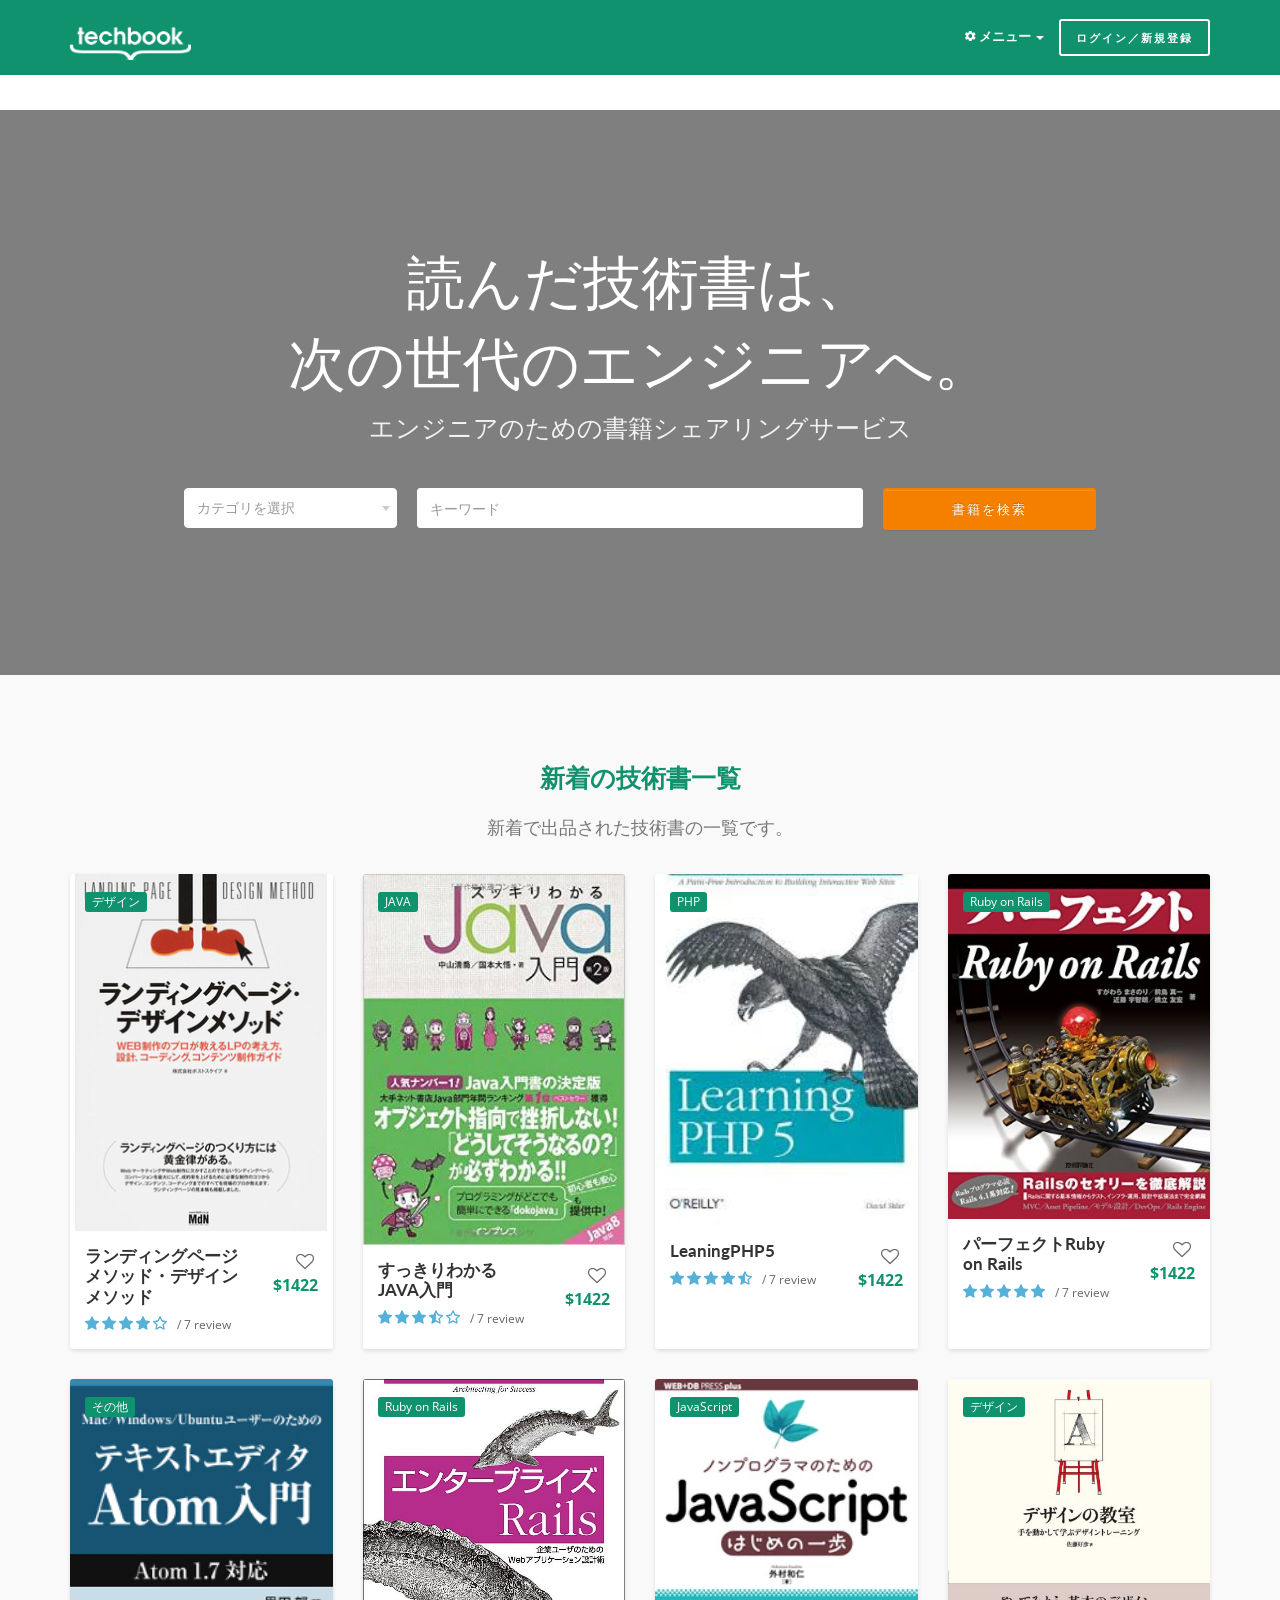
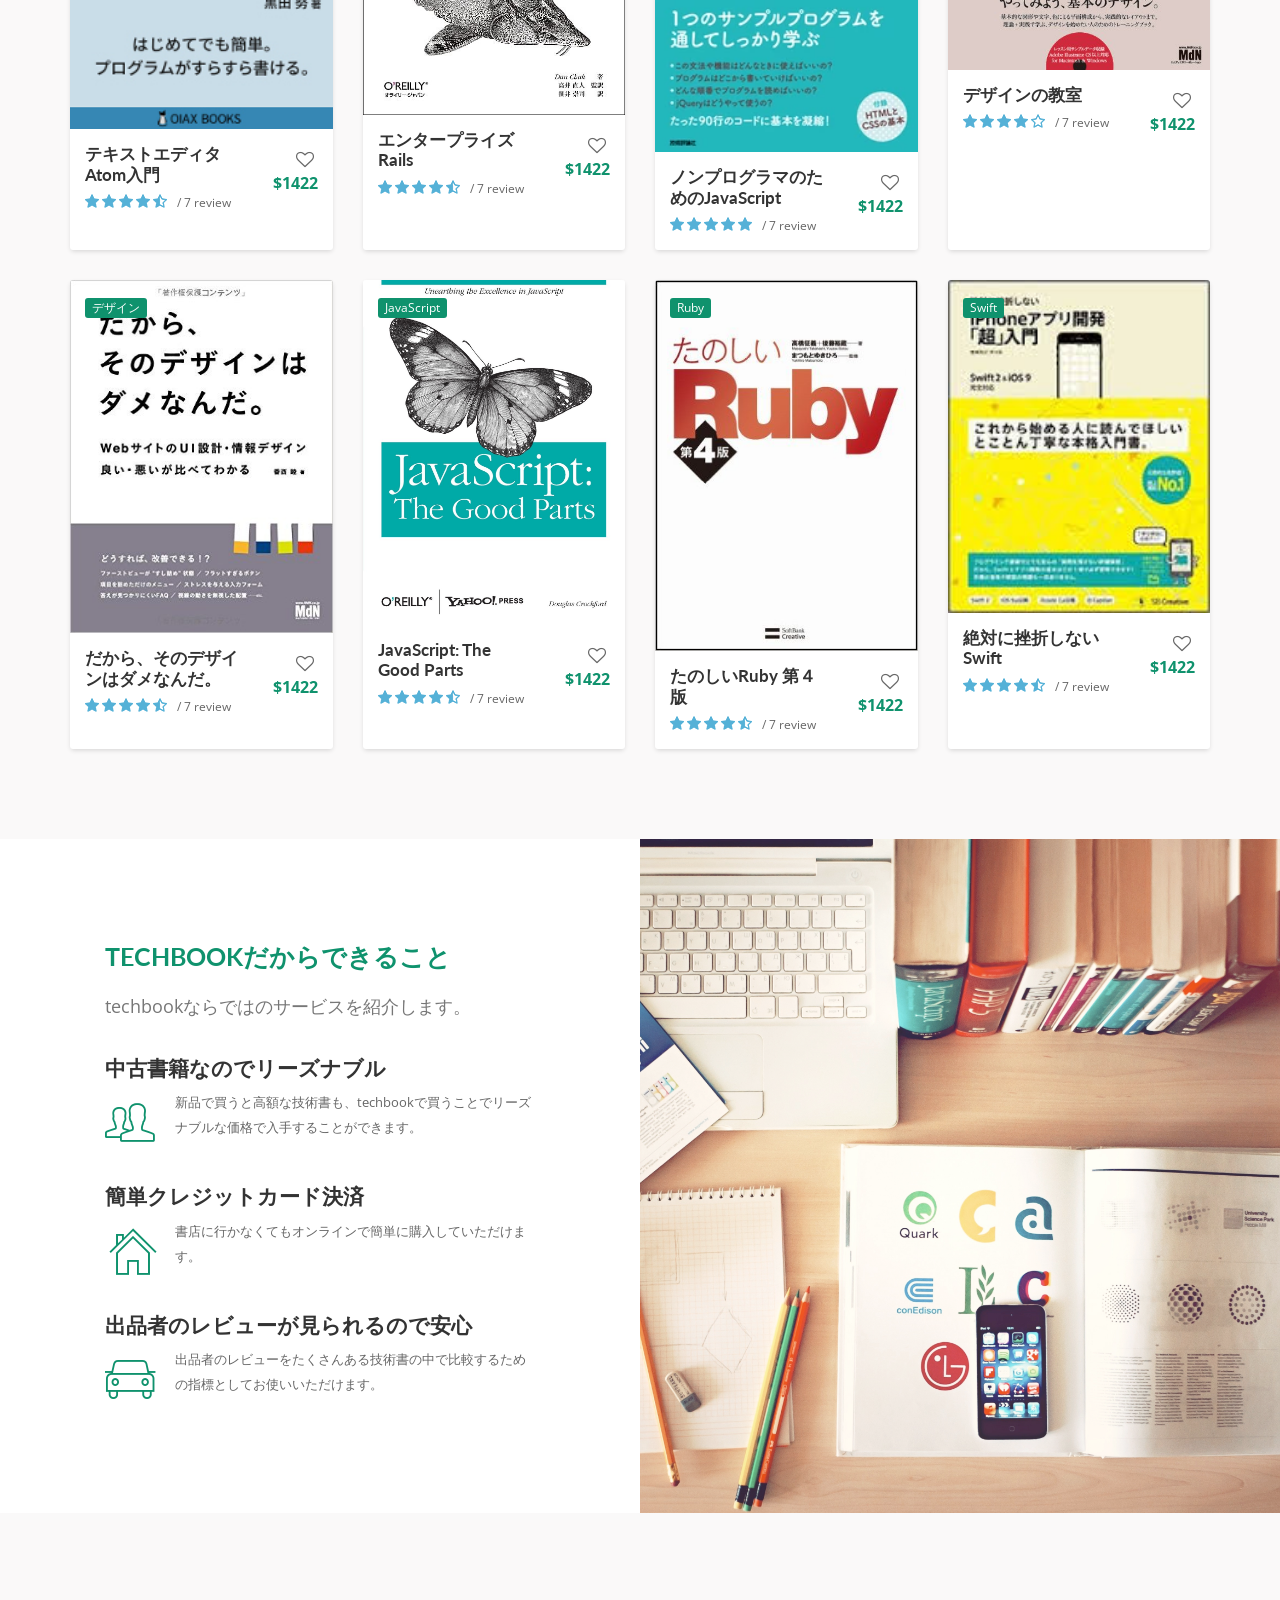
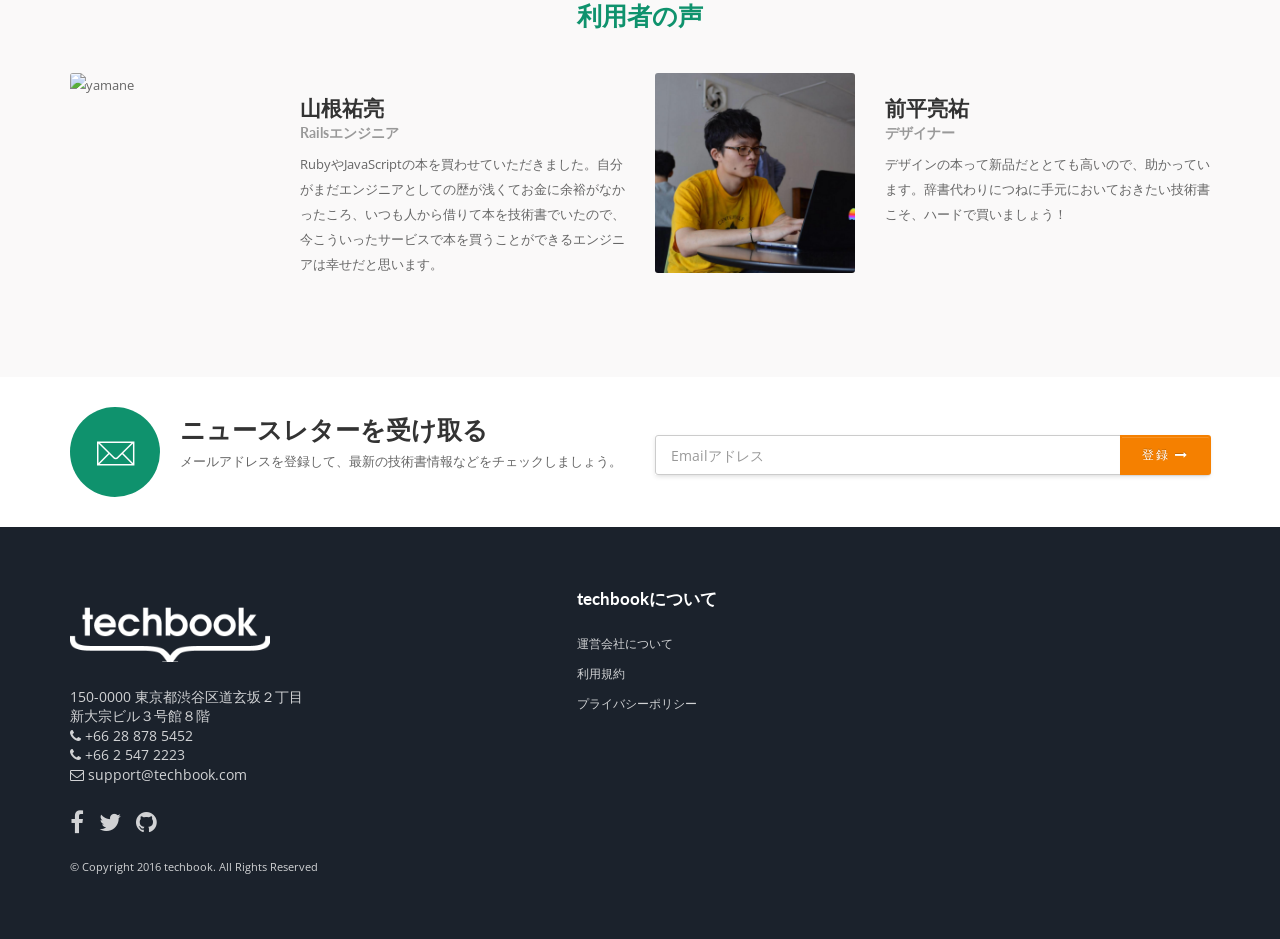
==== commit 237e0338: "recover header in index page" ====
--- a/index.html
+++ b/index.html
@@ -17,6 +17,170 @@
   <link href='https://fonts.googleapis.com/css?family=Open+Sans:400,400italic,300italic,300,600,600italic,700,700italic' rel='stylesheet' type='text/css'>
 </head>
 <body>
+  <div id="introLoader" class="introLoading"></div>
+  <!-- BEGIN # MODAL LOGIN -->
+  <div class="modal fade modal-login modal-border-transparent" id="loginModal" tabindex="-1" role="dialog" aria-hidden="true">
+    <div class="modal-dialog">
+      <div class="modal-content">
+        <button type="button" class="btn btn-close close" data-dismiss="modal" aria-label="Close">
+          <span class="glyphicon glyphicon-remove" aria-hidden="true"></span>
+        </button>
+        <div class="clear"></div>
+        <!-- Begin # DIV Form -->
+        <div id="modal-login-form-wrapper">
+          <!-- Begin # Login Form -->
+          <form id="login-form">
+            <div class="modal-body pb-5">
+              <h4 class="text-center heading mt-10 mb-20">ログイン</h4>
+              <button class="btn btn-facebook btn-block">Facebookでログイン</button>
+              <div class="modal-seperator">
+                <span>or</span>
+              </div>
+              <div class="form-group">
+                <input id="login_username" class="form-control" placeholder="ユーザーネーム" type="text">
+              </div>
+              <div class="form-group">
+                <input id="login_password" class="form-control" placeholder="パスワード" type="password">
+              </div>
+              <div class="form-group">
+                <div class="row gap-5">
+                  <div class="col-xs-6 col-sm-6 col-md-6">
+                    <div class="checkbox-block fa-checkbox">
+                      <input id="remember_me_checkbox" name="remember_me_checkbox" class="checkbox" value="First Choice" type="checkbox"> 
+                      <label class="" for="remember_me_checkbox">ログイン情報を記憶する</label>
+                    </div>
+                  </div>
+                  <div class="col-xs-6 col-sm-6 col-md-6 text-right">
+                    <button id="login_lost_btn" type="button" class="btn btn-link">パスワードをお忘れですか?</button>
+                  </div>
+                </div>
+              </div>
+            </div>
+            <div class="modal-footer">
+              <div class="row gap-10">
+                <div class="col-xs-6 col-sm-6 mb-10">
+                  <button type="submit" class="btn btn-primary btn-block">ログイン</button>
+                </div>
+                <div class="col-xs-6 col-sm-6 mb-10">
+                  <button type="submit" class="btn btn-primary btn-block btn-inverse" data-dismiss="modal" aria-label="Close">戻る</button>
+                </div>
+              </div>
+              <div class="text-left">
+                まだアカウントをお持ちでない場合は
+                <button id="login_register_btn" type="button" class="btn btn-link">こちら</button>
+              </div>
+            </div>
+          </form>
+          <!-- End # Login Form -->
+          <!-- Begin | Lost Password Form -->
+          <form id="lost-form" style="display:none;">
+            <div class="modal-body pb-5">
+              <h3 class="text-center heading mt-10 mb-20">パスワードの再設定</h3>
+              <div class="form-group mb-10">
+                <input id="lost_email" class="form-control" type="text" placeholder="登録したアドレスを入力">
+              </div>
+              <div class="text-center">
+                <button id="lost_login_btn" type="button" class="btn btn-link">ログイン</button> / 
+                <button id="lost_register_btn" type="button" class="btn btn-link">新規登録</button>
+              </div>
+            </div>
+            <div class="modal-footer mt-10">
+              <div class="row gap-10">
+                <div class="col-xs-6 col-sm-6">
+                  <button type="submit" class="btn btn-primary btn-block">メールを送信</button>
+                </div>
+                <div class="col-xs-6 col-sm-6">
+                  <button type="submit" class="btn btn-primary btn-inverse btn-block" data-dismiss="modal" aria-label="Close">戻る</button>
+                </div>
+              </div>
+            </div>
+          </form>
+          <!-- End | Lost Password Form -->
+          <!-- Begin | Register Form -->
+          <form id="register-form" style="display:none;">
+            <div class="modal-body pb-5">
+              <h3 class="text-center heading mt-10 mb-20">新規登録</h3>
+              <button class="btn btn-facebook btn-block">Facebookで登録</button>
+              <div class="modal-seperator">
+                <span>or</span>
+              </div>
+              <div class="form-group">
+                <input id="register_username" class="form-control" type="text" placeholder="ユーザーネーム">
+              </div>
+              <div class="form-group">
+                <input id="register_email" class="form-control" type="email" placeholder="Emailアドレス">
+              </div>
+              <div class="form-group">
+                <input id="register_password" class="form-control" type="password" placeholder="パスワード">
+              </div>
+              <div class="form-group">
+                <input id="register_password_confirm" class="form-control" type="password" placeholder="パスワードを再入力">
+              </div>
+
+            </div>
+            <div class="modal-footer mt-10">
+              <div class="row gap-10">
+                <div class="col-xs-6 col-sm-6 mb-10">
+                  <button type="submit" class="btn btn-primary btn-block">登録</button>
+                </div>
+                <div class="col-xs-6 col-sm-6 mb-10">
+                  <button type="submit" class="btn btn-primary btn-inverse btn-block" data-dismiss="modal" aria-label="Close">戻る</button>
+                </div>
+              </div>
+              <div class="text-left">
+                  すでにアカウントをお持ちの場合は<button id="register_login_btn" type="button" class="btn btn-link">こちら</button>
+              </div>
+            </div>
+          </form>
+          <!-- End | Register Form -->
+        </div>
+        <!-- End # DIV Form -->
+      </div>
+    </div>
+  </div>
+  <!-- END # MODAL LOGIN -->
+  <!-- start Container Wrapper -->
+  <div class="container-wrapper">
+    <!-- start Header -->
+    <header id="header">
+      <!-- start Navbar (Header) -->
+      <nav class="navbar navbar-primary navbar-fixed-top navbar-sticky-function">
+        <div class="navbar-top">
+          <div class="container">
+            <div class="flex-row flex-align-middle">
+              <div class="flex-shrink flex-columns">
+                <a class="navbar-logo" href="index.html">
+                  <img src="images/techbook_logo.png" alt="Logo" />
+                </a>
+              </div>
+              <div class="flex-columns">
+                <div class="pull-right">
+                  <div class="navbar-mini">
+                    <ul class="clearfix">
+                      <li class="dropdown bt-dropdown-click hidden-xs">
+                        <a id="currncy-dropdown" class="dropdown-toggle" data-toggle="dropdown" role="button" aria-haspopup="true" aria-expanded="false">
+                          <i class="ion-android-settings hidden-xss"></i> メニュー
+                          <span class="caret"></span>
+                        </a>
+                        <ul class="dropdown-menu" aria-labelledby="language-dropdown">
+                          <li><a href="#">マイページ</a></li>
+                          <li><a href="#">ログアウト</a></li>
+                        </ul>
+                      </li>
+                      <li class="user-action">
+                        <a data-toggle="modal" href="#loginModal" class="btn">ログイン／新規登録</a>
+                      </li>
+                    </ul>
+                  </div>
+                </div>
+              </div>
+            </div>
+          </div>
+        </div>
+        <div id="slicknav-mobile"></div>
+      </nav>
+      <!-- end Navbar (Header) -->
+    </header>
     <div class="clear"></div>
     <!-- start Main Wrapper -->
     <div class="main-wrapper">
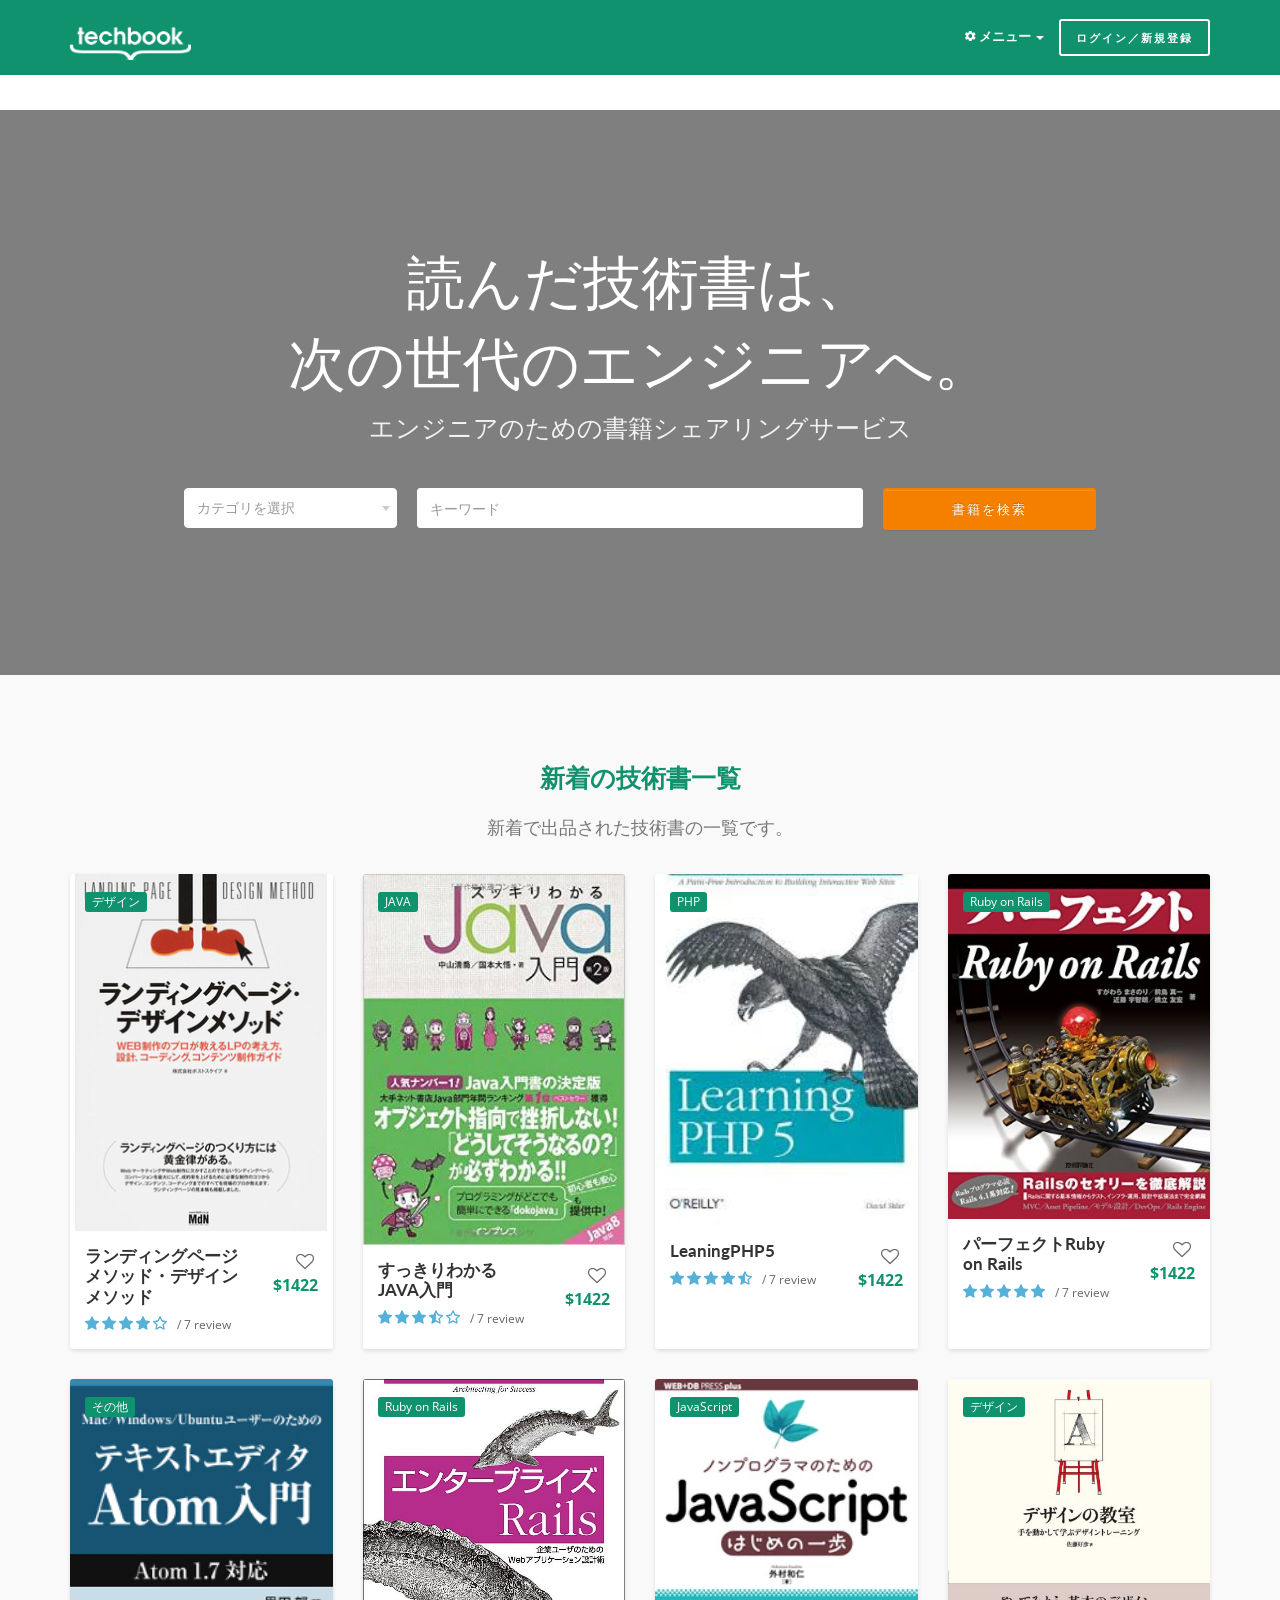
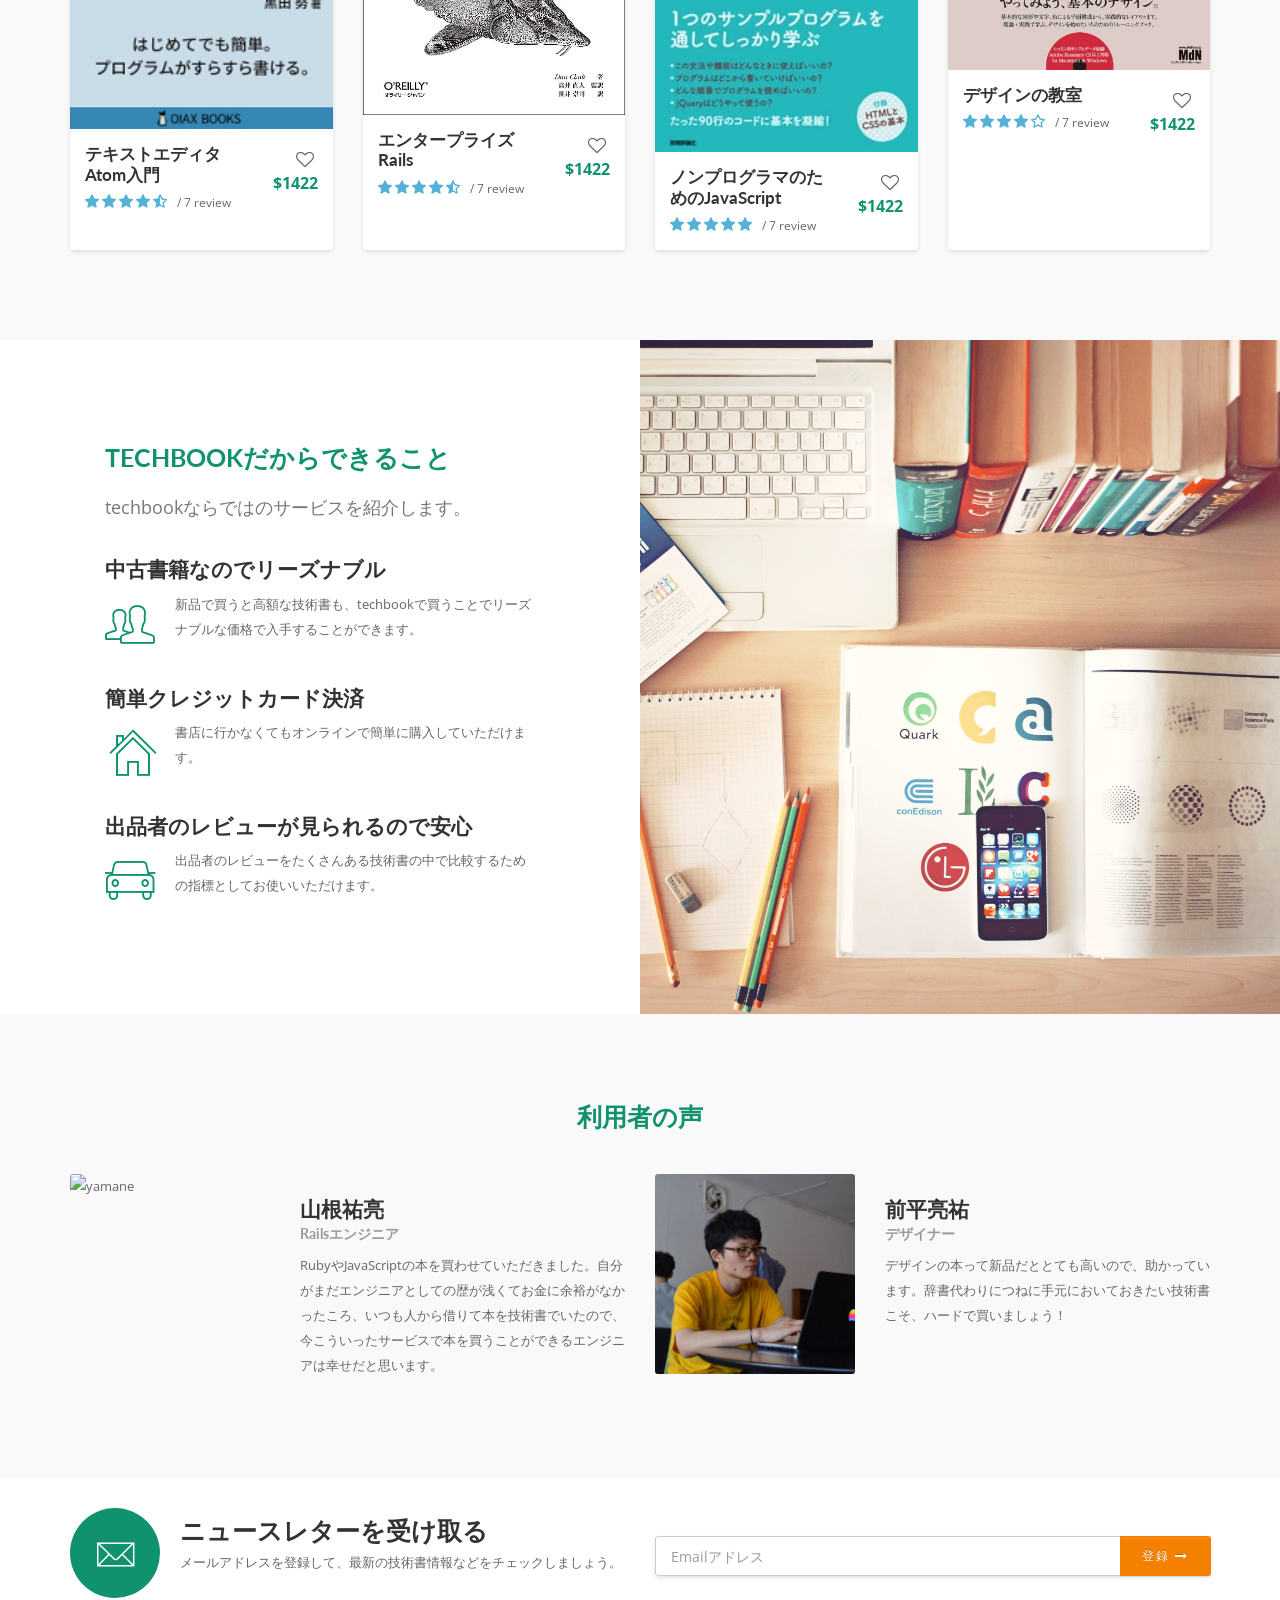
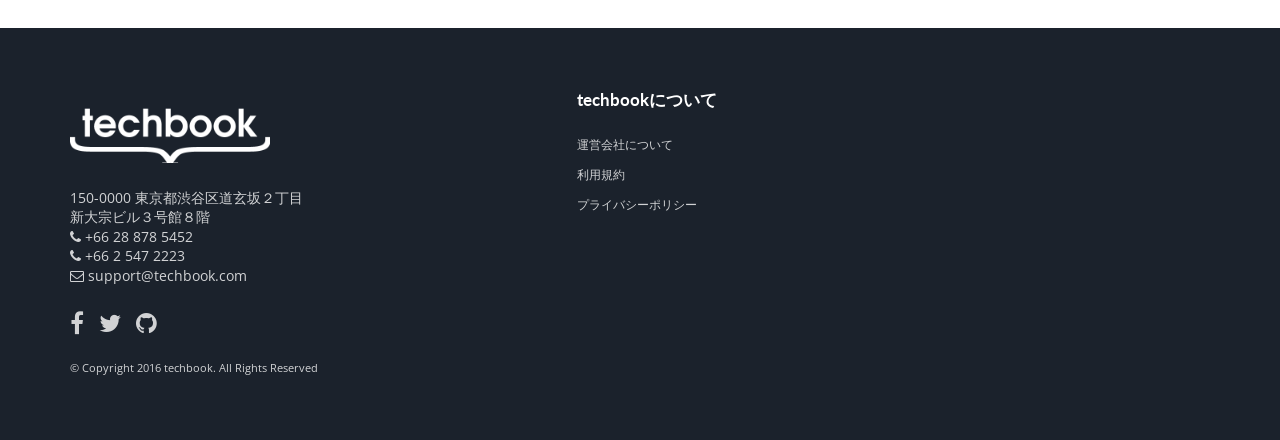
==== commit e9cf8250: "delete unnecessary books from index" ====
--- a/index.html
+++ b/index.html
@@ -428,102 +428,6 @@
                   </a>
                 </div>
               </div>
-              <div class="GridLex-col-3_sm-4_xs-12 mb-30">
-                <div class="package-grid-item">
-                  <a href="detail-page.html">
-                    <div class="image">
-                      <img src="images/books/book9.jpg" alt="Tour Package" />
-                      <div class="absolute-in-image">
-                        <div class="duration"><span>デザイン</span></div>
-                      </div>
-                    </div>
-                    <div class="content clearfix">
-                      <h5>だから、そのデザインはダメなんだ。</h5>
-                      <div class="rating-wrapper">
-                        <div class="raty-wrapper">
-                          <div class="star-rating-read-only" data-rating-score="4.5"></div> <span> / 7 review</span>
-                        </div>
-                      </div>
-                      <div class="absolute-in-content">
-                        <span class="btn"><i class="fa fa-heart-o"></i></span>
-                        <div class="price">$1422</div>
-                      </div>
-                    </div>
-                  </a>
-                </div>
-              </div>
-              <div class="GridLex-col-3_sm-4_xs-12 mb-30">
-                <div class="package-grid-item">
-                  <a href="detail-page.html">
-                    <div class="image">
-                      <img src="images/books/book10.jpg" alt="Tour Package" />
-                      <div class="absolute-in-image">
-                        <div class="duration"><span>JavaScript</span></div>
-                      </div>
-                    </div>
-                    <div class="content clearfix">
-                      <h5>JavaScript: The Good Parts</h5>
-                      <div class="rating-wrapper">
-                        <div class="raty-wrapper">
-                          <div class="star-rating-read-only" data-rating-score="4.5"></div> <span> / 7 review</span>
-                        </div>
-                      </div>
-                      <div class="absolute-in-content">
-                        <span class="btn"><i class="fa fa-heart-o"></i></span>
-                        <div class="price">$1422</div>
-                      </div>
-                    </div>
-                  </a>
-                </div>
-              </div>
-              <div class="GridLex-col-3_sm-4_xs-12 mb-30">
-                <div class="package-grid-item">
-                  <a href="detail-page.html">
-                    <div class="image">
-                      <img src="images/books/book11.jpeg" alt="Tour Package" />
-                      <div class="absolute-in-image">
-                        <div class="duration"><span>Ruby</span></div>
-                      </div>
-                    </div>
-                    <div class="content clearfix">
-                      <h5>たのしいRuby 第４版</h5>
-                      <div class="rating-wrapper">
-                        <div class="raty-wrapper">
-                          <div class="star-rating-read-only" data-rating-score="4.5"></div> <span> / 7 review</span>
-                        </div>
-                      </div>
-                      <div class="absolute-in-content">
-                        <span class="btn"><i class="fa fa-heart-o"></i></span>
-                        <div class="price">$1422</div>
-                      </div>
-                    </div>
-                  </a>
-                </div>
-              </div>
-              <div class="GridLex-col-3_sm-4_xs-12 mb-30">
-                <div class="package-grid-item">
-                  <a href="detail-page.html">
-                    <div class="image">
-                      <img src="images/books/book12.jpeg" alt="Tour Package" />
-                      <div class="absolute-in-image">
-                        <div class="duration"><span>Swift</span></div>
-                      </div>
-                    </div>
-                    <div class="content clearfix">
-                      <h5>絶対に挫折しないSwift</h5>
-                      <div class="rating-wrapper">
-                        <div class="raty-wrapper">
-                          <div class="star-rating-read-only" data-rating-score="4.5"></div> <span> / 7 review</span>
-                        </div>
-                      </div>
-                      <div class="absolute-in-content">
-                        <span class="btn"><i class="fa fa-heart-o"></i></span>
-                        <div class="price">$1422</div>
-                      </div>
-                    </div>
-                  </a>
-                </div>
-              </div>
             </div>
           </div>
         </div>
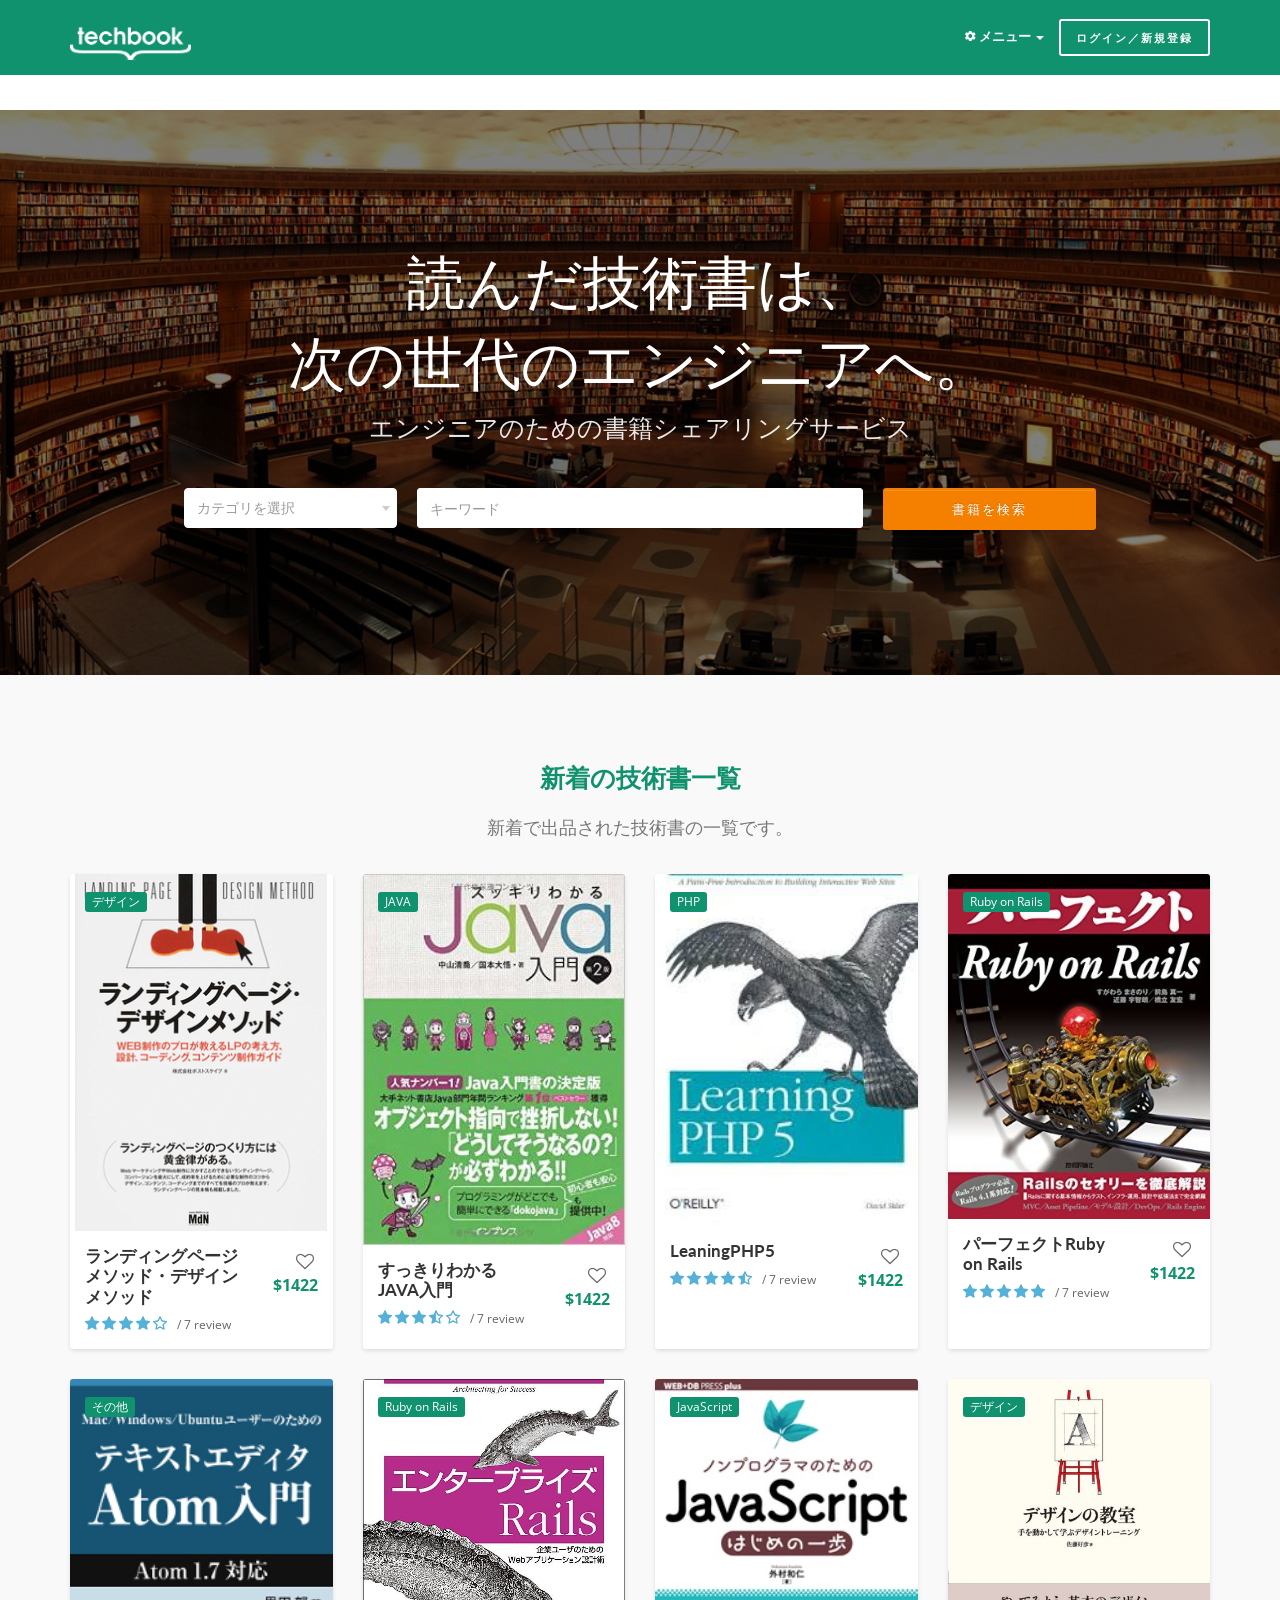
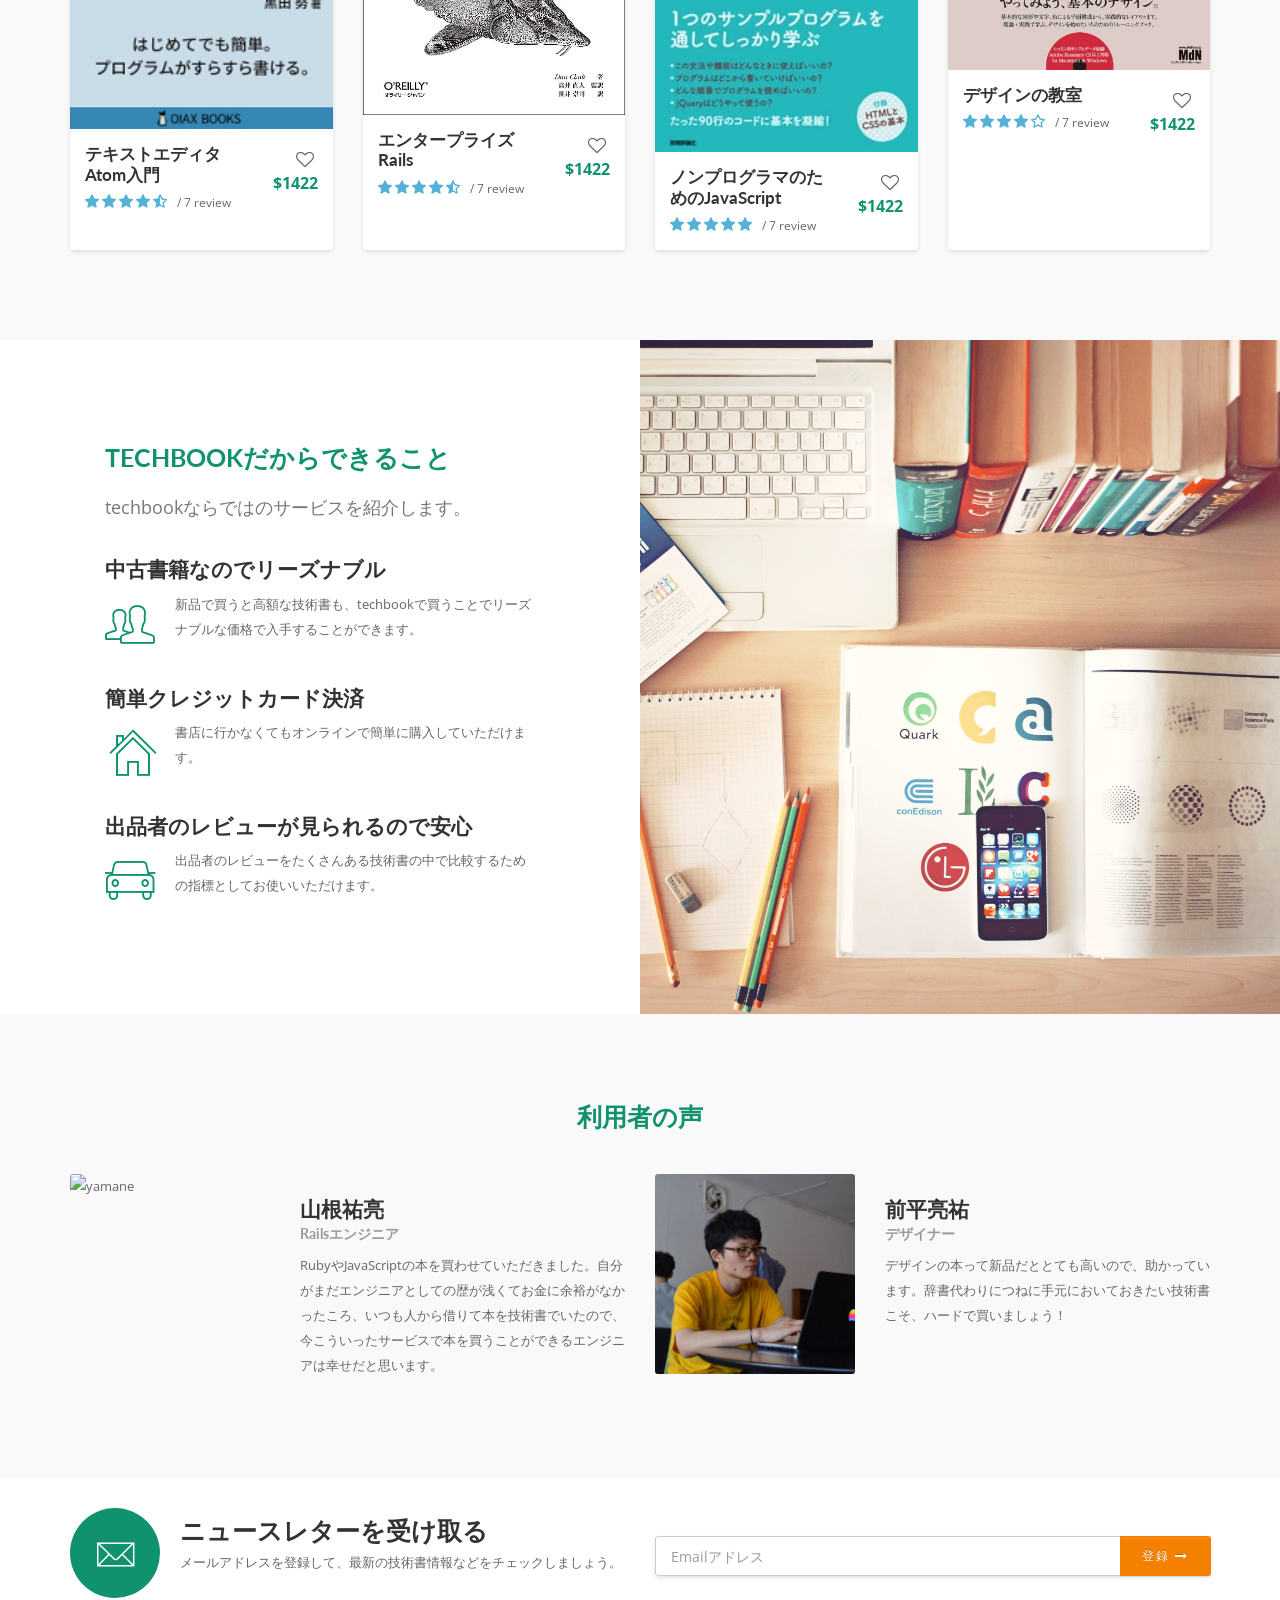
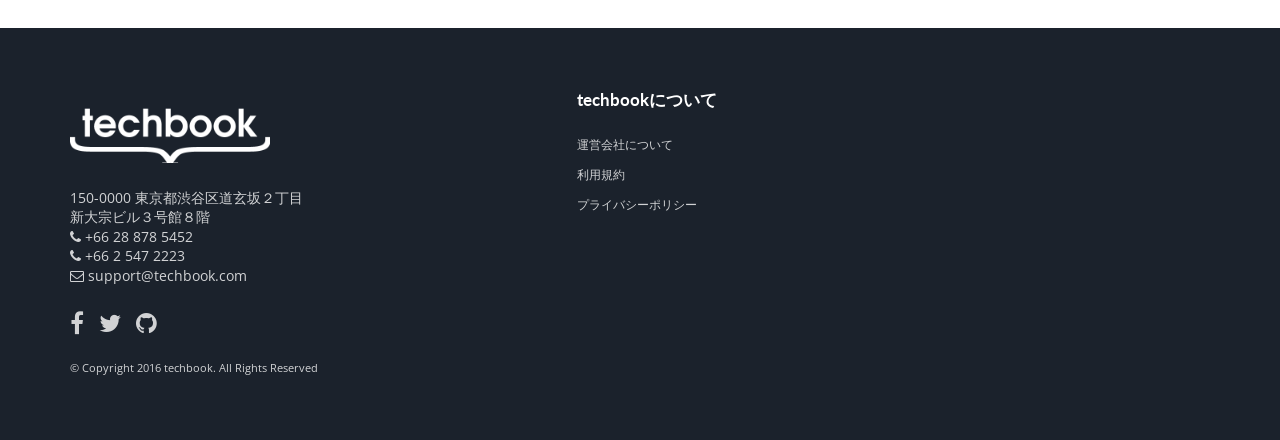
==== commit 4b0b4250: "insert top image" ====
--- a/index.html
+++ b/index.html
@@ -185,7 +185,7 @@
     <!-- start Main Wrapper -->
     <div class="main-wrapper">
       <!-- start hero-header with windows height -->
-      <div class="hero" style="background-image:url('images/bookstore.jpg');">
+      <div class="hero" style="background-image:url('images/books.jpeg');">
         <div class="container">
           <div class="row">
             <div class="col-sm-10 col-sm-offset-1 col-md-8 col-md-offset-2">
